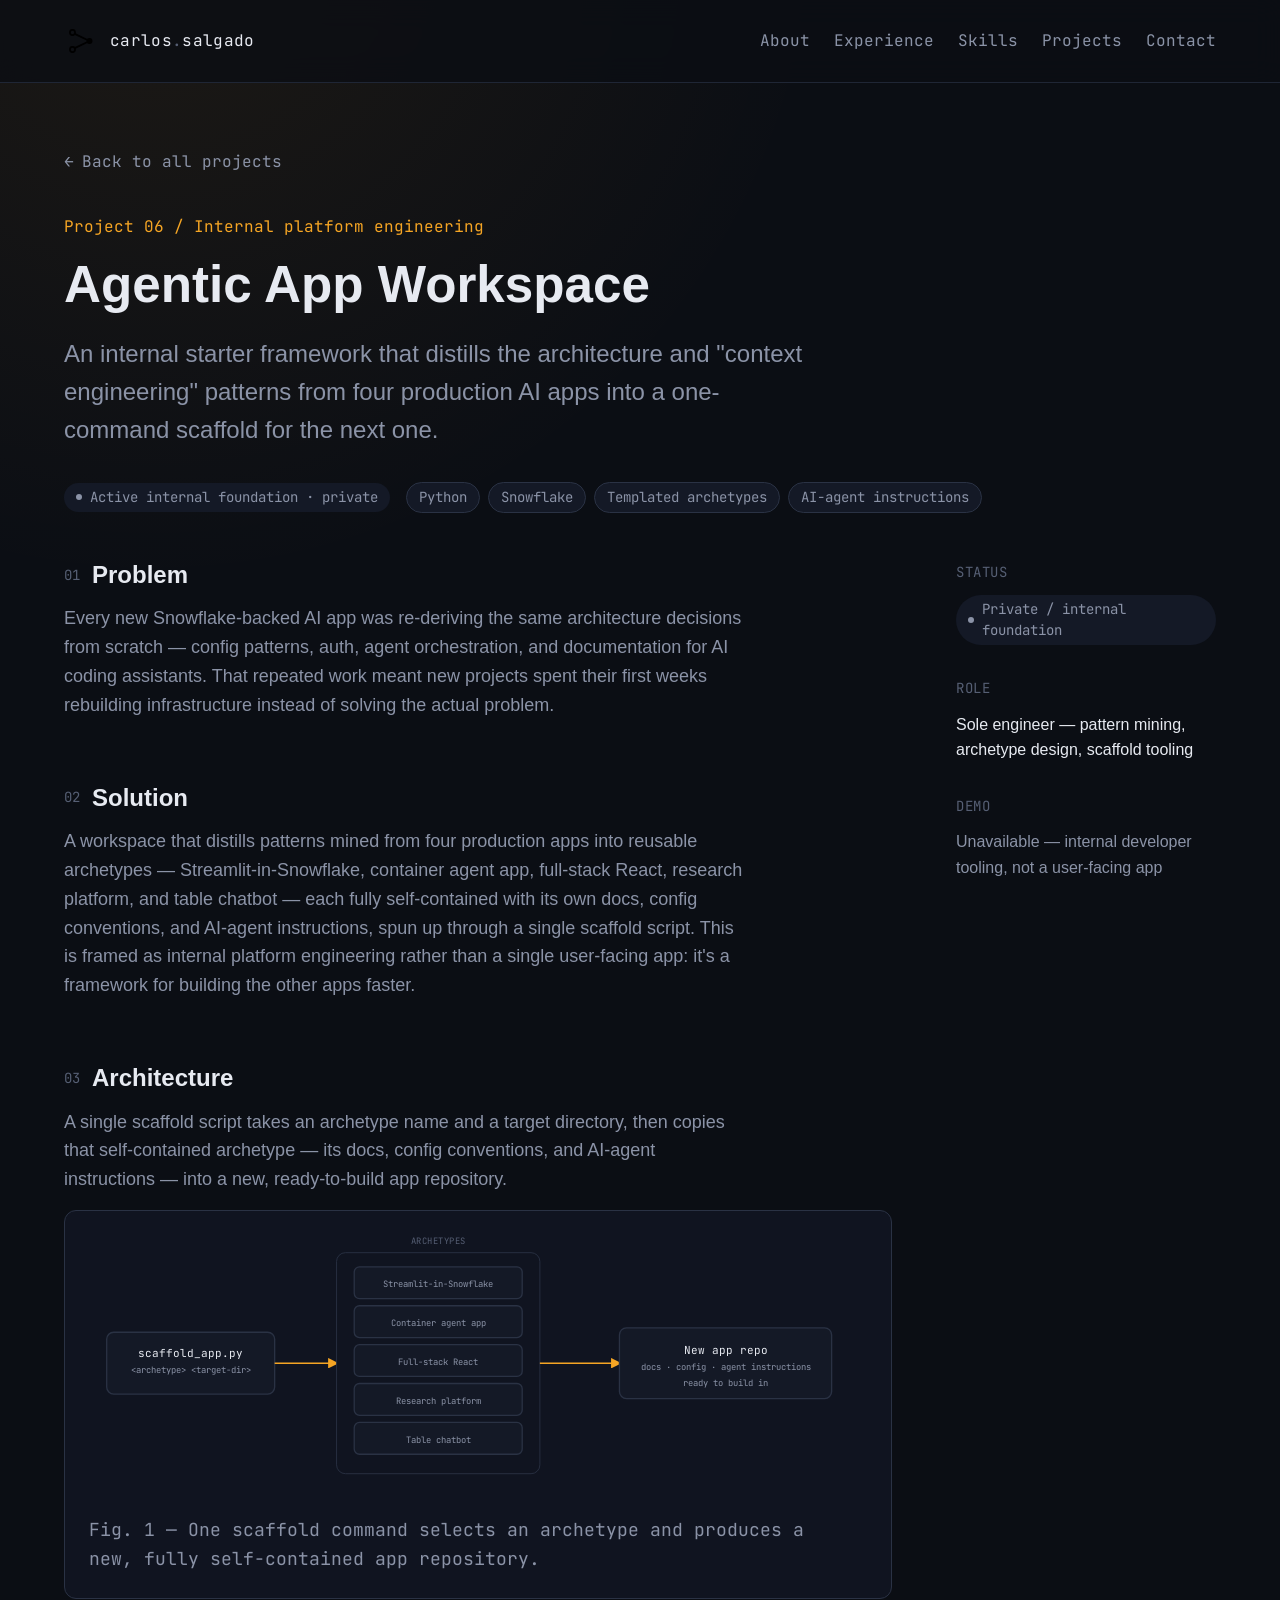
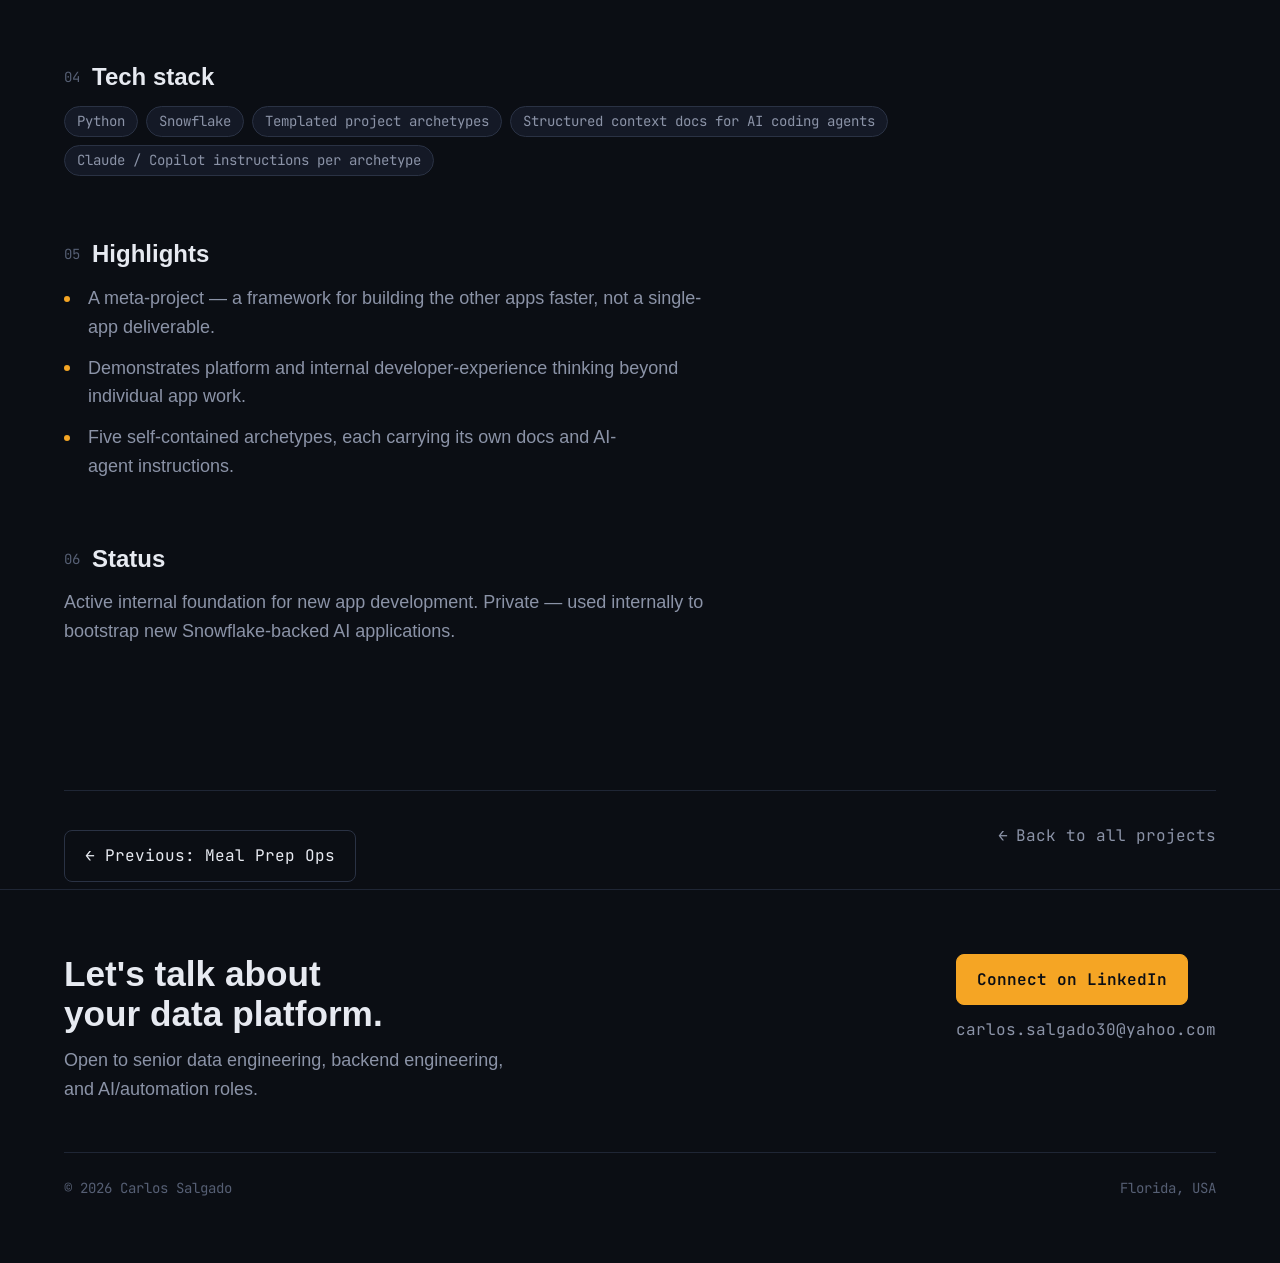
==== projects/agentic-app-workspace.html @ ebbbaadd "Add BI Engineer framing, agentic dev stack, real resume-based Experience/Education sections, rename " ====
<!DOCTYPE html>
<html lang="en" data-theme="dark">
<head>
<meta charset="UTF-8">
<meta name="viewport" content="width=device-width, initial-scale=1.0">
<title>Agentic App Workspace — Internal Platform Framework | Carlos Salgado</title>
<meta name="description" content="Case study: an internal starter framework that distills architecture and context-engineering patterns from four production AI apps into a one-command scaffold.">
<link rel="icon" type="image/svg+xml" href="../assets/favicon.svg">

<link rel="preconnect" href="https://fonts.googleapis.com">
<link rel="preconnect" href="https://fonts.gstatic.com" crossorigin>
<link href="https://api.fontshare.com/v2/css?f[]=cabinet-grotesk@700,500&f[]=general-sans@400,500,600&display=swap" rel="stylesheet">
<link href="https://fonts.googleapis.com/css2?family=JetBrains+Mono:wght@400;500;600&display=swap" rel="stylesheet">

<link rel="stylesheet" href="../css/base.css">
<link rel="stylesheet" href="../css/tokens.css">
<link rel="stylesheet" href="../css/style.css">
</head>
<body>
<a href="#main" class="skip-link">Skip to content</a>

<header class="site-header">
  <div class="container">
    <a href="../index.html" class="brand" aria-label="Carlos Salgado — home">
      <img src="../assets/mark.svg" alt="" class="brand-mark" width="34" height="34">
      <span class="brand-name">carlos<span class="dim">.</span>salgado</span>
    </a>
    <nav class="site-nav" aria-label="Primary">
      <a href="../index.html#about">About</a>
      <a href="../index.html#experience">Experience</a>
      <a href="../index.html#skills">Skills</a>
      <a href="../index.html#projects">Projects</a>
      <a href="../index.html#contact">Contact</a>
    </nav>
  </div>
</header>

<main id="main">
  <div class="container">

    <section class="case-hero">
      <a href="../index.html" class="back-link">Back to all projects</a>
      <p class="case-kicker">Project 06 / Internal platform engineering</p>
      <h1>Agentic App Workspace</h1>
      <p class="case-oneliner">An internal starter framework that distills the architecture and
        "context engineering" patterns from four production AI apps into a one-command scaffold
        for the next one.</p>
      <div class="case-meta-row">
        <span class="status status-internal">Active internal foundation · private</span>
        <div class="badge-row">
          <span class="tag">Python</span>
          <span class="tag">Snowflake</span>
          <span class="tag">Templated archetypes</span>
          <span class="tag">AI-agent instructions</span>
        </div>
      </div>
    </section>

    <section class="case-body">
      <div class="case-main">
        <article>

          <section>
            <h2><span class="num">01</span> Problem</h2>
            <p>Every new Snowflake-backed AI app was re-deriving the same architecture decisions
              from scratch — config patterns, auth, agent orchestration, and documentation for AI
              coding assistants. That repeated work meant new projects spent their first weeks
              rebuilding infrastructure instead of solving the actual problem.</p>
          </section>

          <section>
            <h2><span class="num">02</span> Solution</h2>
            <p>A workspace that distills patterns mined from four production apps into reusable
              archetypes — Streamlit-in-Snowflake, container agent app, full-stack React, research
              platform, and table chatbot — each fully self-contained with its own docs, config
              conventions, and AI-agent instructions, spun up through a single scaffold script.
              This is framed as internal platform engineering rather than a single user-facing
              app: it's a framework for building the other apps faster.</p>
          </section>

          <section>
            <h2><span class="num">03</span> Architecture</h2>
            <p>A single scaffold script takes an archetype name and a target directory, then
              copies that self-contained archetype — its docs, config conventions, and AI-agent
              instructions — into a new, ready-to-build app repository.</p>
            <div class="diagram-frame">
              <div class="diagram-scroll"><svg viewBox="0 0 880 300" role="img" aria-label="Architecture diagram: scaffold_app.py takes an archetype name and target directory, selects one of five archetypes, and copies it into a new app repository ready to build in.">
                <defs>
                  <marker id="arrow-t6" viewBox="0 0 10 10" refX="8" refY="5" markerWidth="7" markerHeight="7" orient="auto-start-reverse">
                    <path d="M0 0L10 5L0 10z" fill="#8b93a7"/>
                  </marker>
                  <marker id="arrow-t6-accent" viewBox="0 0 10 10" refX="8" refY="5" markerWidth="7" markerHeight="7" orient="auto-start-reverse">
                    <path d="M0 0L10 5L0 10z" fill="#f5a524"/>
                  </marker>
                </defs>
                <style>
                  .node-rect{fill:#141926;stroke:#2a3244;stroke-width:1.5;}
                  .node-label{font-family:'JetBrains Mono',monospace;font-size:12.5px;fill:#e7eaf1;}
                  .node-sub{font-family:'JetBrains Mono',monospace;font-size:10px;fill:#8b93a7;}
                  .edge{stroke:#8b93a7;stroke-width:1.5;fill:none;}
                  .edge-accent{stroke:#f5a524;stroke-width:1.7;fill:none;}
                  .group-label{font-family:'JetBrains Mono',monospace;font-size:10px;fill:#565f74;letter-spacing:0.06em;}
                </style>

                <rect x="20" y="110" width="190" height="70" rx="8" class="node-rect"/>
                <text x="115" y="138" text-anchor="middle" class="node-label">scaffold_app.py</text>
                <text x="115" y="156" text-anchor="middle" class="node-sub">&lt;archetype&gt; &lt;target-dir&gt;</text>

                <path class="edge-accent" d="M210 145 H280" marker-end="url(#arrow-t6-accent)"/>

                <rect x="280" y="20" width="230" height="250" rx="10" fill="#101420" stroke="#2a3244"/>
                <text x="395" y="10" text-anchor="middle" class="group-label">ARCHETYPES</text>
                <rect x="300" y="36" width="190" height="36" rx="6" class="node-rect"/>
                <text x="395" y="59" text-anchor="middle" class="node-sub">Streamlit-in-Snowflake</text>
                <rect x="300" y="80" width="190" height="36" rx="6" class="node-rect"/>
                <text x="395" y="103" text-anchor="middle" class="node-sub">Container agent app</text>
                <rect x="300" y="124" width="190" height="36" rx="6" class="node-rect"/>
                <text x="395" y="147" text-anchor="middle" class="node-sub">Full-stack React</text>
                <rect x="300" y="168" width="190" height="36" rx="6" class="node-rect"/>
                <text x="395" y="191" text-anchor="middle" class="node-sub">Research platform</text>
                <rect x="300" y="212" width="190" height="36" rx="6" class="node-rect"/>
                <text x="395" y="235" text-anchor="middle" class="node-sub">Table chatbot</text>

                <path class="edge-accent" d="M510 145 H600" marker-end="url(#arrow-t6-accent)"/>

                <rect x="600" y="105" width="240" height="80" rx="8" class="node-rect"/>
                <text x="720" y="135" text-anchor="middle" class="node-label">New app repo</text>
                <text x="720" y="153" text-anchor="middle" class="node-sub">docs · config · agent instructions</text>
                <text x="720" y="171" text-anchor="middle" class="node-sub">ready to build in</text>
              </svg></div>
              <p class="diagram-caption">Fig. 1 — One scaffold command selects an archetype and produces a new, fully self-contained app repository.</p>
            </div>
          </section>

          <section>
            <h2><span class="num">04</span> Tech stack</h2>
            <div class="badge-row">
              <span class="tag">Python</span>
              <span class="tag">Snowflake</span>
              <span class="tag">Templated project archetypes</span>
              <span class="tag">Structured context docs for AI coding agents</span>
              <span class="tag">Claude / Copilot instructions per archetype</span>
            </div>
          </section>

          <section>
            <h2><span class="num">05</span> Highlights</h2>
            <ul role="list">
              <li>A meta-project — a framework for building the other apps faster, not a single-app deliverable.</li>
              <li>Demonstrates platform and internal developer-experience thinking beyond individual app work.</li>
              <li>Five self-contained archetypes, each carrying its own docs and AI-agent instructions.</li>
            </ul>
          </section>

          <section>
            <h2><span class="num">06</span> Status</h2>
            <p>Active internal foundation for new app development. Private — used internally to
              bootstrap new Snowflake-backed AI applications.</p>
          </section>

        </article>
      </div>

      <aside class="case-sidebar">
        <div class="sidebar-block">
          <p class="sidebar-label">Status</p>
          <span class="status status-internal">Private / internal foundation</span>
        </div>
        <div class="sidebar-block">
          <p class="sidebar-label">Role</p>
          <p style="color:var(--color-text);font-size:var(--text-sm);">Sole engineer — pattern mining, archetype design, scaffold tooling</p>
        </div>
        <div class="sidebar-block">
          <p class="sidebar-label">Demo</p>
          <p style="color:var(--color-text-muted);font-size:var(--text-sm);">Unavailable — internal developer tooling, not a user-facing app</p>
        </div>
      </aside>
    </section>

    <div class="case-nav-footer">
      <a href="./meal-prep-ops.html" class="btn btn-ghost">← Previous: Meal Prep Ops</a>
      <a href="../index.html" class="back-link">Back to all projects</a>
    </div>

  </div>
</main>

<footer class="site-footer">
  <div class="container">
    <div class="footer-grid">
      <div class="footer-lead">
        <h2>Let's talk about your data platform.</h2>
        <p>Open to senior data engineering, backend engineering, and AI/automation roles.</p>
      </div>
      <div class="footer-actions">
        <a href="https://www.linkedin.com/in/csalgado30/" class="btn btn-primary" target="_blank" rel="noopener">Connect on LinkedIn</a>
        <a href="mailto:carlos.salgado30@yahoo.com" class="footer-email">carlos.salgado30@yahoo.com</a>
      </div>
    </div>
    <div class="footer-meta">
      <span>&copy; 2026 Carlos Salgado</span>
      <span>Florida, USA</span>
    </div>
  </div>
</footer>

</body>
</html>
---- css/base.css ----
/* base.css — reset + foundational rules, per design system */
*,
*::before,
*::after {
  box-sizing: border-box;
  margin: 0;
  padding: 0;
}

html {
  -moz-text-size-adjust: none;
  -webkit-text-size-adjust: none;
  text-size-adjust: none;
  -webkit-font-smoothing: antialiased;
  -moz-osx-font-smoothing: grayscale;
  text-rendering: optimizeLegibility;
  scroll-behavior: smooth;
  hanging-punctuation: first last;
  scroll-padding-top: var(--space-16);
}

body {
  min-height: 100dvh;
  line-height: 1.6;
  font-family: var(--font-body, sans-serif);
  font-size: var(--text-base);
  color: var(--color-text);
  background-color: var(--color-bg);
}

img,
picture,
video,
canvas,
svg {
  display: block;
  max-width: 100%;
  height: auto;
}
ul[role='list'],
ol[role='list'] {
  list-style: none;
}
input,
button,
textarea,
select {
  font: inherit;
  color: inherit;
}

h1,
h2,
h3,
h4,
h5,
h6 {
  text-wrap: balance;
  line-height: 1.15;
}
p,
li,
figcaption {
  text-wrap: pretty;
}

::selection {
  background: oklch(from var(--color-primary) l c h / 0.25);
  color: var(--color-text);
}

:focus-visible {
  outline: 2px solid var(--color-primary);
  outline-offset: 3px;
  border-radius: var(--radius-sm);
}

@media (prefers-reduced-motion: reduce) {
  *,
  *::before,
  *::after {
    animation-duration: 0.01ms !important;
    animation-iteration-count: 1 !important;
    transition-duration: 0.01ms !important;
    scroll-behavior: auto !important;
  }
}

button {
  cursor: pointer;
  background: none;
  border: none;
}
table {
  border-collapse: collapse;
  width: 100%;
}

a,
button,
[role='button'],
[role='link'],
input,
textarea,
select {
  transition:
    color var(--transition-interactive),
    background var(--transition-interactive),
    border-color var(--transition-interactive),
    box-shadow var(--transition-interactive);
}

.sr-only {
  position: absolute;
  width: 1px;
  height: 1px;
  padding: 0;
  margin: -1px;
  overflow: hidden;
  clip: rect(0, 0, 0, 0);
  white-space: nowrap;
  border-width: 0;
}
---- css/tokens.css ----
/* tokens.css — design system for Carlos Salgado portfolio
   Concept: senior data/backend engineer. Dark technical aesthetic —
   deep charcoal-navy surfaces, one electric amber accent, monospace
   for tech tags / system labels, grotesk sans for body & display. */

:root,
[data-theme='dark'] {
  /* Surfaces — charcoal-navy, layered */
  --color-bg: #0b0e14;
  --color-surface: #101420;
  --color-surface-2: #141926;
  --color-surface-offset: #171d2c;
  --color-surface-offset-2: #1c2333;
  --color-surface-dynamic: #232b3d;
  --color-divider: #1f2635;
  --color-border: #2a3244;

  /* Text */
  --color-text: #e7eaf1;
  --color-text-muted: #8b93a7;
  --color-text-faint: #565f74;
  --color-text-inverse: #0b0e14;

  /* Primary accent — electric amber */
  --color-primary: #f5a524;
  --color-primary-hover: #ffb84d;
  --color-primary-active: #d98d10;
  --color-primary-highlight: #3a2e15;

  /* Secondary data-viz hues (diagrams only, used sparingly) */
  --color-blue: #5b9dd9;
  --color-blue-highlight: #182333;
  --color-success: #55b579;
  --color-success-highlight: #16261c;
  --color-warning: #e0824a;
  --color-warning-highlight: #2e2016;
  --color-error: #e0607a;
  --color-error-highlight: #2c1a20;
  --color-purple: #9a83e0;

  /* Radius */
  --radius-sm: 0.25rem;
  --radius-md: 0.5rem;
  --radius-lg: 0.75rem;
  --radius-xl: 1rem;
  --radius-full: 9999px;

  /* Transitions */
  --transition-interactive: 180ms cubic-bezier(0.16, 1, 0.3, 1);
  --ease-out: cubic-bezier(0.16, 1, 0.3, 1);
  --ease-in: cubic-bezier(0.4, 0, 1, 1);
  --ease-in-out: cubic-bezier(0.4, 0, 0.2, 1);

  /* Shadows — tuned dark, subtle amber glow at high elevation */
  --shadow-sm: 0 1px 2px oklch(0 0 0 / 0.35);
  --shadow-md: 0 6px 20px oklch(0 0 0 / 0.45);
  --shadow-lg: 0 18px 48px oklch(0 0 0 / 0.55);

  /* Content widths */
  --content-narrow: 640px;
  --content-default: 960px;
  --content-wide: 1200px;
  --content-full: 100%;

  /* Fonts */
  --font-display: 'Cabinet Grotesk', 'General Sans', 'Segoe UI', sans-serif;
  --font-body: 'General Sans', 'Segoe UI', sans-serif;
  --font-mono: 'JetBrains Mono', 'SFMono-Regular', Consolas, monospace;

  /* Type scale — fluid clamp() */
  --text-xs: clamp(0.75rem, 0.7rem + 0.25vw, 0.875rem);
  --text-sm: clamp(0.875rem, 0.8rem + 0.35vw, 1rem);
  --text-base: clamp(1rem, 0.95rem + 0.25vw, 1.125rem);
  --text-lg: clamp(1.125rem, 1rem + 0.75vw, 1.5rem);
  --text-xl: clamp(1.5rem, 1.2rem + 1.25vw, 2.25rem);
  --text-2xl: clamp(2rem, 1.2rem + 2.5vw, 3.5rem);
  --text-3xl: clamp(2.5rem, 1rem + 4vw, 4.75rem);

  /* Spacing — 4px base */
  --space-1: 0.25rem;
  --space-2: 0.5rem;
  --space-3: 0.75rem;
  --space-4: 1rem;
  --space-5: 1.25rem;
  --space-6: 1.5rem;
  --space-8: 2rem;
  --space-10: 2.5rem;
  --space-12: 3rem;
  --space-16: 4rem;
  --space-20: 5rem;
  --space-24: 6rem;
  --space-32: 8rem;
}

/* This site is intentionally dark-only (technical/engineer aesthetic
   requested in the brief) — no light mode toggle is provided. */
---- css/style.css ----
/* style.css — shared components: header, footer, badges, cards, layout */

body {
  background-image:
    radial-gradient(circle at 12% -10%, oklch(from var(--color-primary) l c h / 0.08), transparent 45%),
    linear-gradient(180deg, var(--color-bg), var(--color-bg));
  background-attachment: fixed;
}

.container {
  max-width: var(--content-wide);
  margin-inline: auto;
  padding-inline: var(--space-6);
}
@media (max-width: 640px) {
  .container {
    padding-inline: var(--space-4);
  }
}

/* ---------- Skip link ---------- */
.skip-link {
  position: absolute;
  left: -9999px;
  top: 0;
  background: var(--color-primary);
  color: var(--color-text-inverse);
  padding: var(--space-2) var(--space-4);
  z-index: 200;
  font-family: var(--font-mono);
  font-size: var(--text-sm);
}
.skip-link:focus {
  left: var(--space-4);
  top: var(--space-4);
}

/* ---------- Header ---------- */
.site-header {
  position: sticky;
  top: 0;
  z-index: 50;
  background: oklch(from var(--color-bg) l c h / 0.82);
  backdrop-filter: blur(14px);
  border-bottom: 1px solid var(--color-divider);
}
.site-header .container {
  display: flex;
  align-items: center;
  justify-content: space-between;
  gap: var(--space-4);
  padding-block: var(--space-4);
}
.brand {
  display: flex;
  align-items: center;
  gap: var(--space-3);
  color: var(--color-text);
  text-decoration: none;
}
.brand:hover {
  color: var(--color-text);
}
.brand-mark {
  width: 34px;
  height: 34px;
  flex-shrink: 0;
  color: var(--color-primary);
}
.brand-name {
  font-family: var(--font-mono);
  font-size: var(--text-sm);
  letter-spacing: 0.02em;
}
.brand-name .dim {
  color: var(--color-text-faint);
}
.dim {
  color: var(--color-text-faint);
}

.site-nav {
  display: flex;
  align-items: center;
  gap: var(--space-6);
}
.site-nav a {
  color: var(--color-text-muted);
  text-decoration: none;
  font-size: var(--text-sm);
  font-family: var(--font-mono);
  position: relative;
  padding-block: var(--space-3);
  display: inline-flex;
  align-items: center;
}
.site-nav a:hover {
  color: var(--color-text);
}
.site-nav a.is-external::after {
  content: '\2197';
  margin-left: 2px;
  font-size: 0.85em;
}

@media (max-width: 640px) {
  .site-header .container {
    padding-block: var(--space-2);
  }
  .site-nav {
    gap: var(--space-3);
  }
  .site-nav a {
    font-size: var(--text-xs);
  }
  .brand-name {
    font-size: var(--text-xs);
  }
  .brand-mark {
    width: 26px;
    height: 26px;
  }
}
@media (max-width: 400px) {
  .site-nav {
    gap: var(--space-2);
  }
  .container {
    padding-inline: var(--space-3);
  }
}

/* ---------- Buttons ---------- */
.btn {
  display: inline-flex;
  align-items: center;
  gap: var(--space-2);
  font-family: var(--font-mono);
  font-size: var(--text-sm);
  padding: var(--space-3) var(--space-5);
  border-radius: var(--radius-md);
  text-decoration: none;
  border: 1px solid var(--color-border);
  color: var(--color-text);
  min-height: 44px;
  transition:
    background var(--transition-interactive),
    border-color var(--transition-interactive),
    transform var(--transition-interactive),
    box-shadow var(--transition-interactive);
}
.btn:hover {
  border-color: var(--color-text-faint);
  transform: translateY(-1px);
}
.btn:active {
  transform: translateY(0);
}
.btn-primary {
  background: var(--color-primary);
  border-color: var(--color-primary);
  color: var(--color-text-inverse);
  font-weight: 600;
}
.btn-primary:hover {
  background: var(--color-primary-hover);
  border-color: var(--color-primary-hover);
  box-shadow: var(--shadow-md);
}
.btn-primary:active {
  background: var(--color-primary-active);
  border-color: var(--color-primary-active);
}
.btn-ghost {
  background: transparent;
}
.btn-ghost:hover {
  background: var(--color-surface-2);
}

/* ---------- Badges / pills ---------- */
.badge-row {
  display: flex;
  flex-wrap: wrap;
  gap: var(--space-2);
}
.tag {
  font-family: var(--font-mono);
  font-size: var(--text-xs);
  color: var(--color-text-muted);
  background: var(--color-surface-2);
  border: 1px solid var(--color-border);
  border-radius: var(--radius-full);
  padding: var(--space-1) var(--space-3);
  line-height: 1.5;
  white-space: nowrap;
}

.status {
  display: inline-flex;
  align-items: center;
  gap: var(--space-2);
  font-family: var(--font-mono);
  font-size: var(--text-xs);
  border-radius: var(--radius-full);
  padding: var(--space-1) var(--space-3);
  white-space: normal;
  line-height: 1.5;
}
.status::before {
  content: '';
  width: 6px;
  height: 6px;
  border-radius: 50%;
  flex-shrink: 0;
  background: currentColor;
}
.status-live {
  color: var(--color-success);
  background: var(--color-success-highlight);
}
.status-prototype {
  color: var(--color-primary);
  background: var(--color-primary-highlight);
}
.status-internal {
  color: var(--color-text-muted);
  background: var(--color-surface-2);
}

/* ---------- Hero ---------- */
.hero {
  padding-block: clamp(var(--space-16), 12vw, var(--space-32)) clamp(var(--space-12), 8vw, var(--space-20));
  position: relative;
}
.hero-kicker {
  font-family: var(--font-mono);
  font-size: var(--text-sm);
  color: var(--color-primary);
  display: flex;
  align-items: center;
  gap: var(--space-2);
  margin-bottom: var(--space-6);
}
.hero-kicker::before {
  content: '';
  width: 8px;
  height: 8px;
  background: var(--color-primary);
  border-radius: 50%;
  box-shadow: 0 0 0 4px var(--color-primary-highlight);
}
.hero h1 {
  font-family: var(--font-display);
  font-size: var(--text-3xl);
  font-weight: 650;
  letter-spacing: -0.01em;
  max-width: 18ch;
}
.hero .role {
  font-family: var(--font-body);
  font-size: var(--text-lg);
  color: var(--color-text-muted);
  margin-top: var(--space-4);
  max-width: 42ch;
  font-weight: 500;
}
.hero .pitch {
  font-size: var(--text-base);
  color: var(--color-text-muted);
  margin-top: var(--space-5);
  max-width: 60ch;
}
.hero-actions {
  display: flex;
  gap: var(--space-4);
  margin-top: var(--space-10);
  flex-wrap: wrap;
}

.agentic-line {
  margin-top: var(--space-8);
  padding-top: var(--space-6);
  border-top: 1px solid var(--color-divider);
  max-width: 60ch;
}
.agentic-line p {
  font-size: var(--text-sm);
  color: var(--color-text-muted);
  margin-bottom: var(--space-4);
}
.agentic-label {
  font-family: var(--font-mono);
  color: var(--color-primary);
  font-weight: 600;
}

/* ---------- Sections ---------- */
.section {
  padding-block: clamp(var(--space-12), 8vw, var(--space-24));
  border-top: 1px solid var(--color-divider);
}
.section-head {
  display: flex;
  align-items: baseline;
  justify-content: space-between;
  gap: var(--space-6);
  margin-bottom: var(--space-10);
  flex-wrap: wrap;
}
.section-label {
  font-family: var(--font-mono);
  font-size: var(--text-sm);
  color: var(--color-primary);
  letter-spacing: 0.04em;
  text-transform: uppercase;
}
.section h2 {
  font-family: var(--font-display);
  font-size: var(--text-xl);
  font-weight: 650;
}
.section-index {
  font-family: var(--font-mono);
  font-size: var(--text-xs);
  color: var(--color-text-faint);
}

/* ---------- About ---------- */
.about-grid {
  display: grid;
  grid-template-columns: 1.3fr 1fr;
  gap: var(--space-16);
  align-items: start;
}
@media (max-width: 860px) {
  .about-grid {
    grid-template-columns: 1fr;
    gap: var(--space-10);
  }
}
.about-copy p {
  color: var(--color-text-muted);
  font-size: var(--text-base);
  max-width: 62ch;
  margin-bottom: var(--space-4);
}
.about-copy p:last-child {
  margin-bottom: 0;
}
.about-facts {
  display: grid;
  gap: var(--space-5);
  border-left: 1px solid var(--color-divider);
  padding-left: var(--space-8);
}
@media (max-width: 860px) {
  .about-facts {
    border-left: none;
    padding-left: 0;
    border-top: 1px solid var(--color-divider);
    padding-top: var(--space-8);
  }
}
.fact dt {
  font-family: var(--font-mono);
  font-size: var(--text-xs);
  color: var(--color-text-faint);
  text-transform: uppercase;
  letter-spacing: 0.04em;
  margin-bottom: var(--space-1);
}
.fact dd {
  font-size: var(--text-base);
  color: var(--color-text);
}

/* ---------- Experience timeline ---------- */
.timeline {
  display: grid;
  gap: var(--space-10);
}
.timeline-item {
  display: grid;
  grid-template-columns: 160px 1fr;
  gap: var(--space-8);
  padding-bottom: var(--space-10);
  border-bottom: 1px solid var(--color-divider);
}
.timeline-item:last-child {
  border-bottom: none;
  padding-bottom: 0;
}
@media (max-width: 720px) {
  .timeline-item {
    grid-template-columns: 1fr;
    gap: var(--space-3);
  }
}
.timeline-dates {
  font-family: var(--font-mono);
  font-size: var(--text-xs);
  color: var(--color-text-faint);
  letter-spacing: 0.02em;
}
.timeline-body h3 {
  font-family: var(--font-display);
  font-size: var(--text-base);
  font-weight: 650;
  color: var(--color-text);
}
.timeline-org {
  font-size: var(--text-sm);
  color: var(--color-primary);
  margin-top: var(--space-1);
  margin-bottom: var(--space-4);
}
.timeline-body ul {
  display: grid;
  gap: var(--space-2);
}
.timeline-body ul li {
  color: var(--color-text-muted);
  font-size: var(--text-sm);
  padding-left: var(--space-5);
  position: relative;
  max-width: 66ch;
}
.timeline-body ul li::before {
  content: '';
  position: absolute;
  left: 0;
  top: 0.6em;
  width: 5px;
  height: 5px;
  border-radius: 50%;
  background: var(--color-primary);
}

/* ---------- Education & certifications ---------- */
.edu-grid {
  display: grid;
  grid-template-columns: 1fr 1fr;
  gap: var(--space-10);
  margin-top: var(--space-12);
  padding-top: var(--space-10);
  border-top: 1px solid var(--color-divider);
}
@media (max-width: 720px) {
  .edu-grid {
    grid-template-columns: 1fr;
    gap: var(--space-8);
  }
}
.edu-block .sidebar-label {
  font-family: var(--font-mono);
  font-size: var(--text-xs);
  color: var(--color-text-faint);
  text-transform: uppercase;
  letter-spacing: 0.04em;
  display: block;
  margin-bottom: var(--space-4);
}
.edu-list {
  display: grid;
  gap: var(--space-3);
  list-style: none;
}
.edu-list li {
  font-size: var(--text-sm);
  color: var(--color-text-muted);
  padding-left: var(--space-5);
  position: relative;
  max-width: 60ch;
}
.edu-list li::before {
  content: '';
  position: absolute;
  left: 0;
  top: 0.6em;
  width: 5px;
  height: 5px;
  border-radius: 50%;
  background: var(--color-text-faint);
}
.edu-list li strong {
  color: var(--color-text);
  font-weight: 600;
}

/* ---------- Skills ---------- */
.skills-grid {
  display: grid;
  grid-template-columns: repeat(4, 1fr);
  gap: var(--space-3);
}
@media (max-width: 860px) {
  .skills-grid {
    grid-template-columns: repeat(2, 1fr);
  }
}
@media (max-width: 480px) {
  .skills-grid {
    grid-template-columns: 1fr;
  }
}
.skill-chip {
  display: flex;
  align-items: center;
  gap: var(--space-3);
  padding: var(--space-4) var(--space-5);
  background: var(--color-surface);
  border: 1px solid var(--color-border);
  border-radius: var(--radius-md);
}
.skill-chip .idx {
  font-family: var(--font-mono);
  font-size: var(--text-xs);
  color: var(--color-text-faint);
}
.skill-chip .name {
  font-size: var(--text-sm);
  color: var(--color-text);
  font-weight: 500;
}

/* ---------- Project cards grid ---------- */
.project-grid {
  display: grid;
  grid-template-columns: repeat(3, 1fr);
  gap: var(--space-6);
}
@media (max-width: 980px) {
  .project-grid {
    grid-template-columns: repeat(2, 1fr);
  }
}
@media (max-width: 640px) {
  .project-grid {
    grid-template-columns: 1fr;
  }
}

.project-card {
  display: flex;
  flex-direction: column;
  background: var(--color-surface);
  border: 1px solid var(--color-border);
  border-radius: var(--radius-lg);
  padding: var(--space-6);
  text-decoration: none;
  color: var(--color-text);
  min-height: 100%;
  transition:
    border-color var(--transition-interactive),
    transform var(--transition-interactive),
    box-shadow var(--transition-interactive);
}
.project-card:hover {
  border-color: var(--color-text-faint);
  transform: translateY(-3px);
  box-shadow: var(--shadow-md);
}
.project-card:active {
  transform: translateY(-1px);
}
.project-card .card-top {
  display: flex;
  justify-content: space-between;
  align-items: flex-start;
  gap: var(--space-3);
  margin-bottom: var(--space-4);
}
.project-card .card-index {
  font-family: var(--font-mono);
  font-size: var(--text-xs);
  color: var(--color-text-faint);
}
.project-card h3 {
  font-family: var(--font-display);
  font-size: var(--text-lg);
  font-weight: 650;
  margin-bottom: var(--space-2);
}
.project-card .one-liner {
  font-size: var(--text-sm);
  color: var(--color-text-muted);
  margin-bottom: var(--space-5);
  flex-grow: 1;
}
.project-card .card-foot {
  display: flex;
  flex-direction: column;
  gap: var(--space-4);
}
.project-card .view-link {
  font-family: var(--font-mono);
  font-size: var(--text-xs);
  color: var(--color-primary);
  display: flex;
  align-items: center;
  gap: var(--space-1);
  margin-top: var(--space-2);
}
.project-card .view-link::after {
  content: '\2192';
  transition: transform var(--transition-interactive);
}
.project-card:hover .view-link::after {
  transform: translateX(3px);
}

/* ---------- Footer ---------- */
.site-footer {
  border-top: 1px solid var(--color-divider);
  padding-block: var(--space-16);
}
.footer-grid {
  display: flex;
  justify-content: space-between;
  align-items: flex-start;
  gap: var(--space-10);
  flex-wrap: wrap;
}
.footer-lead h2 {
  font-family: var(--font-display);
  font-size: var(--text-xl);
  font-weight: 650;
  max-width: 20ch;
}
.footer-lead p {
  color: var(--color-text-muted);
  margin-top: var(--space-3);
  max-width: 46ch;
}
.footer-actions {
  display: flex;
  flex-direction: column;
  gap: var(--space-3);
  align-items: flex-start;
}
.footer-email {
  font-family: var(--font-mono);
  font-size: var(--text-sm);
  color: var(--color-text-muted);
  text-decoration: none;
}
.footer-email:hover {
  color: var(--color-primary);
}
.footer-meta {
  margin-top: var(--space-12);
  padding-top: var(--space-6);
  border-top: 1px solid var(--color-divider);
  display: flex;
  justify-content: space-between;
  gap: var(--space-4);
  flex-wrap: wrap;
  font-family: var(--font-mono);
  font-size: var(--text-xs);
  color: var(--color-text-faint);
}

/* ---------- Back link (project pages) ---------- */
.back-link {
  display: inline-flex;
  align-items: center;
  gap: var(--space-2);
  font-family: var(--font-mono);
  font-size: var(--text-sm);
  color: var(--color-text-muted);
  text-decoration: none;
  margin-bottom: var(--space-10);
}
.back-link::before {
  content: '\2190';
  transition: transform var(--transition-interactive);
}
.back-link:hover {
  color: var(--color-primary);
}
.back-link:hover::before {
  transform: translateX(-3px);
}

/* ---------- Project detail page ---------- */
.case-hero {
  padding-block: clamp(var(--space-10), 6vw, var(--space-16)) var(--space-12);
}
.case-hero .case-kicker {
  font-family: var(--font-mono);
  font-size: var(--text-sm);
  color: var(--color-primary);
  margin-bottom: var(--space-4);
}
.case-hero h1 {
  font-family: var(--font-display);
  font-size: var(--text-2xl);
  font-weight: 650;
  max-width: 24ch;
}
.case-hero .case-oneliner {
  font-size: var(--text-lg);
  color: var(--color-text-muted);
  max-width: 56ch;
  margin-top: var(--space-5);
  font-weight: 400;
}
.case-meta-row {
  display: flex;
  gap: var(--space-4);
  align-items: center;
  margin-top: var(--space-8);
  flex-wrap: wrap;
}

.case-body {
  display: grid;
  grid-template-columns: 1fr 260px;
  gap: var(--space-16);
  align-items: start;
  min-width: 0;
}
.case-main {
  min-width: 0;
}
@media (max-width: 900px) {
  .case-body {
    grid-template-columns: 1fr;
    gap: var(--space-10);
  }
}
.case-main article > section {
  margin-bottom: var(--space-16);
}
.case-main h2 {
  font-family: var(--font-display);
  font-size: var(--text-lg);
  font-weight: 650;
  margin-bottom: var(--space-4);
  display: flex;
  align-items: center;
  gap: var(--space-3);
}
.case-main h2 .num {
  font-family: var(--font-mono);
  font-size: var(--text-xs);
  color: var(--color-text-faint);
  font-weight: 400;
}
.case-main p {
  color: var(--color-text-muted);
  font-size: var(--text-base);
  max-width: 68ch;
  margin-bottom: var(--space-4);
}
.case-main p:last-child {
  margin-bottom: 0;
}
.case-main ul {
  display: grid;
  gap: var(--space-3);
}
.case-main ul li {
  color: var(--color-text-muted);
  font-size: var(--text-base);
  padding-left: var(--space-6);
  position: relative;
  max-width: 66ch;
}
.case-main ul li::before {
  content: '';
  position: absolute;
  left: 0;
  top: 0.65em;
  width: 6px;
  height: 6px;
  border-radius: 50%;
  background: var(--color-primary);
}

.case-sidebar {
  position: sticky;
  top: calc(var(--space-16) + 60px);
  display: grid;
  gap: var(--space-8);
}
.sidebar-block .sidebar-label {
  font-family: var(--font-mono);
  font-size: var(--text-xs);
  color: var(--color-text-faint);
  text-transform: uppercase;
  letter-spacing: 0.04em;
  margin-bottom: var(--space-3);
}
@media (max-width: 900px) {
  .case-sidebar {
    position: static;
  }
}

.diagram-frame {
  background: var(--color-surface);
  border: 1px solid var(--color-border);
  border-radius: var(--radius-lg);
  padding: var(--space-6);
  margin-block: var(--space-4) var(--space-16);
  min-width: 0;
}
.diagram-scroll {
  overflow-x: auto;
  min-width: 0;
}
.diagram-frame svg {
  width: 100%;
  height: auto;
  min-width: 560px;
}
.diagram-caption {
  font-family: var(--font-mono);
  font-size: var(--text-xs);
  color: var(--color-text-faint);
  margin-top: var(--space-4);
}

.case-nav-footer {
  display: flex;
  justify-content: space-between;
  align-items: center;
  gap: var(--space-4);
  margin-top: var(--space-20);
  padding-top: var(--space-8);
  border-top: 1px solid var(--color-divider);
  flex-wrap: wrap;
}

/* ---------- Reveal on scroll ---------- */
.reveal {
  opacity: 1;
}
@supports (animation-timeline: scroll()) {
  .reveal {
    opacity: 0;
    animation: reveal-fade linear both;
    animation-timeline: view();
    animation-range: entry 0% entry 40%;
  }
}
@keyframes reveal-fade {
  to {
    opacity: 1;
  }
}
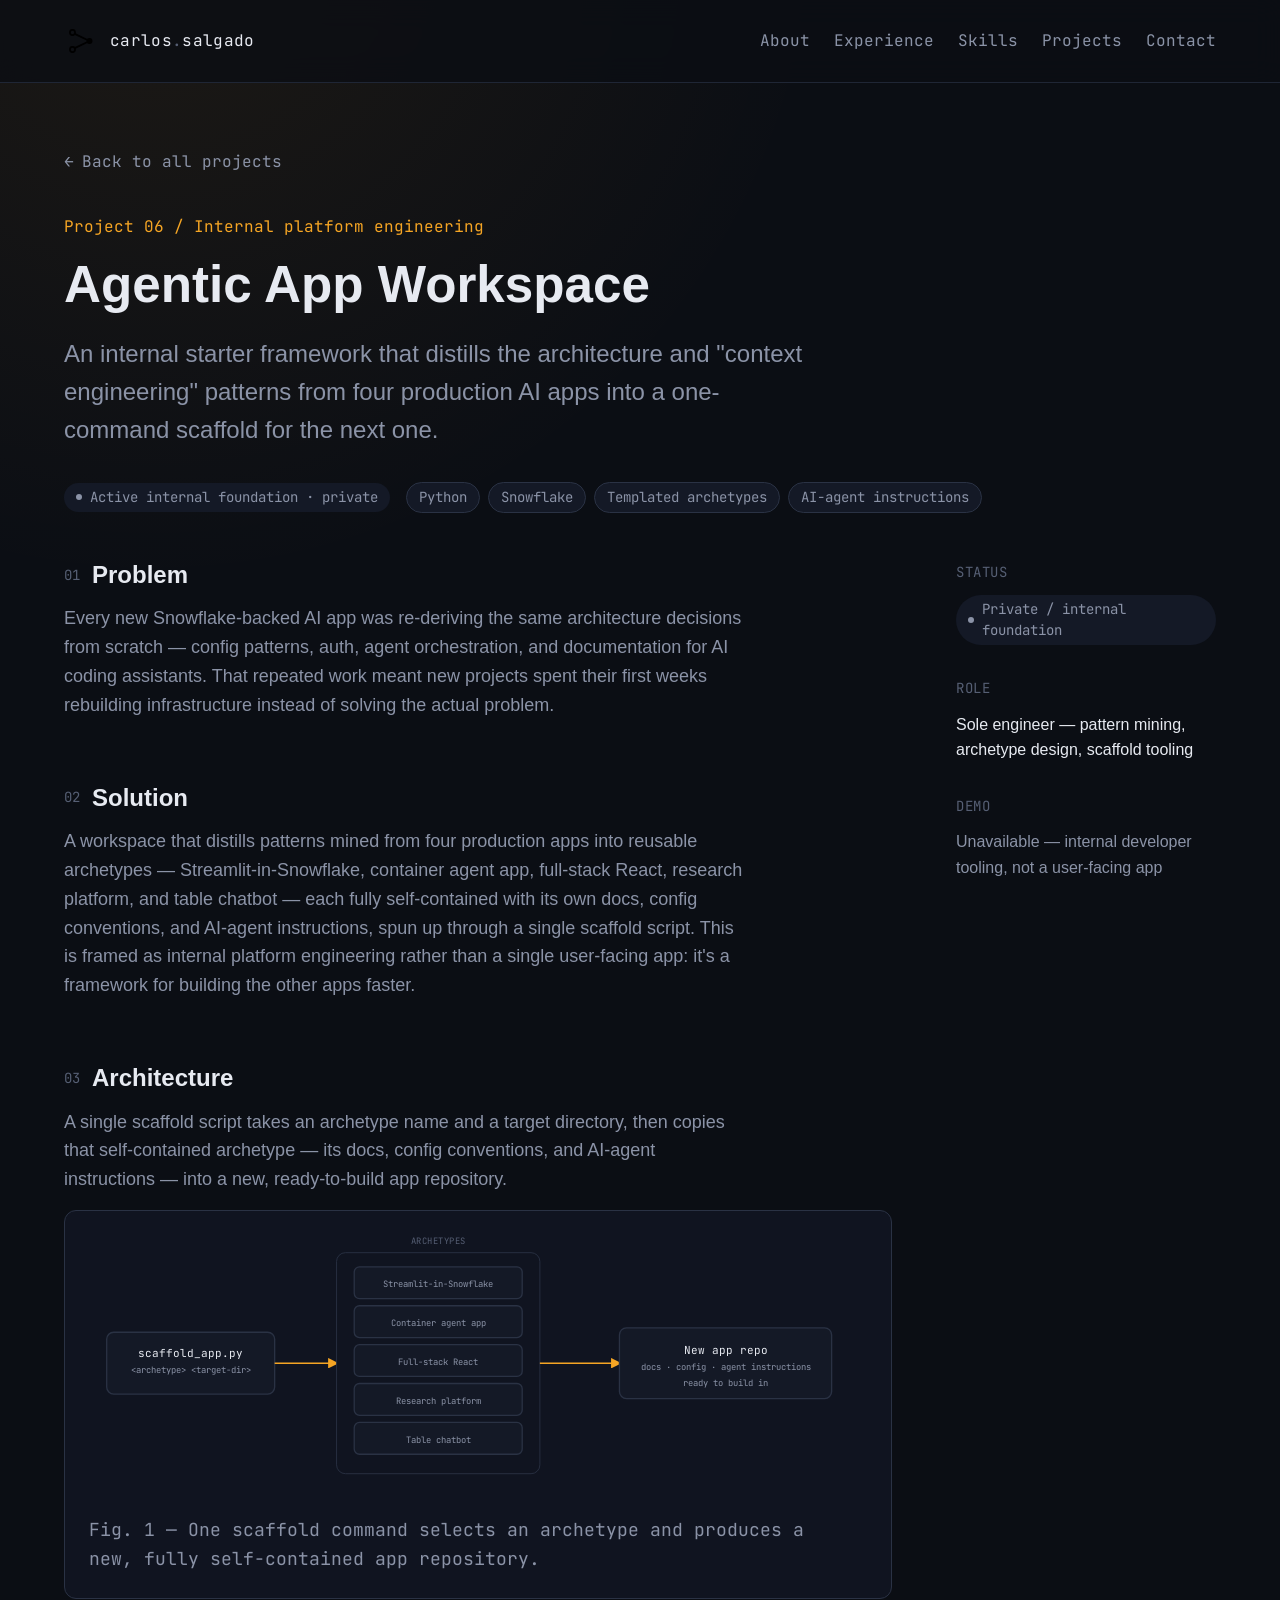
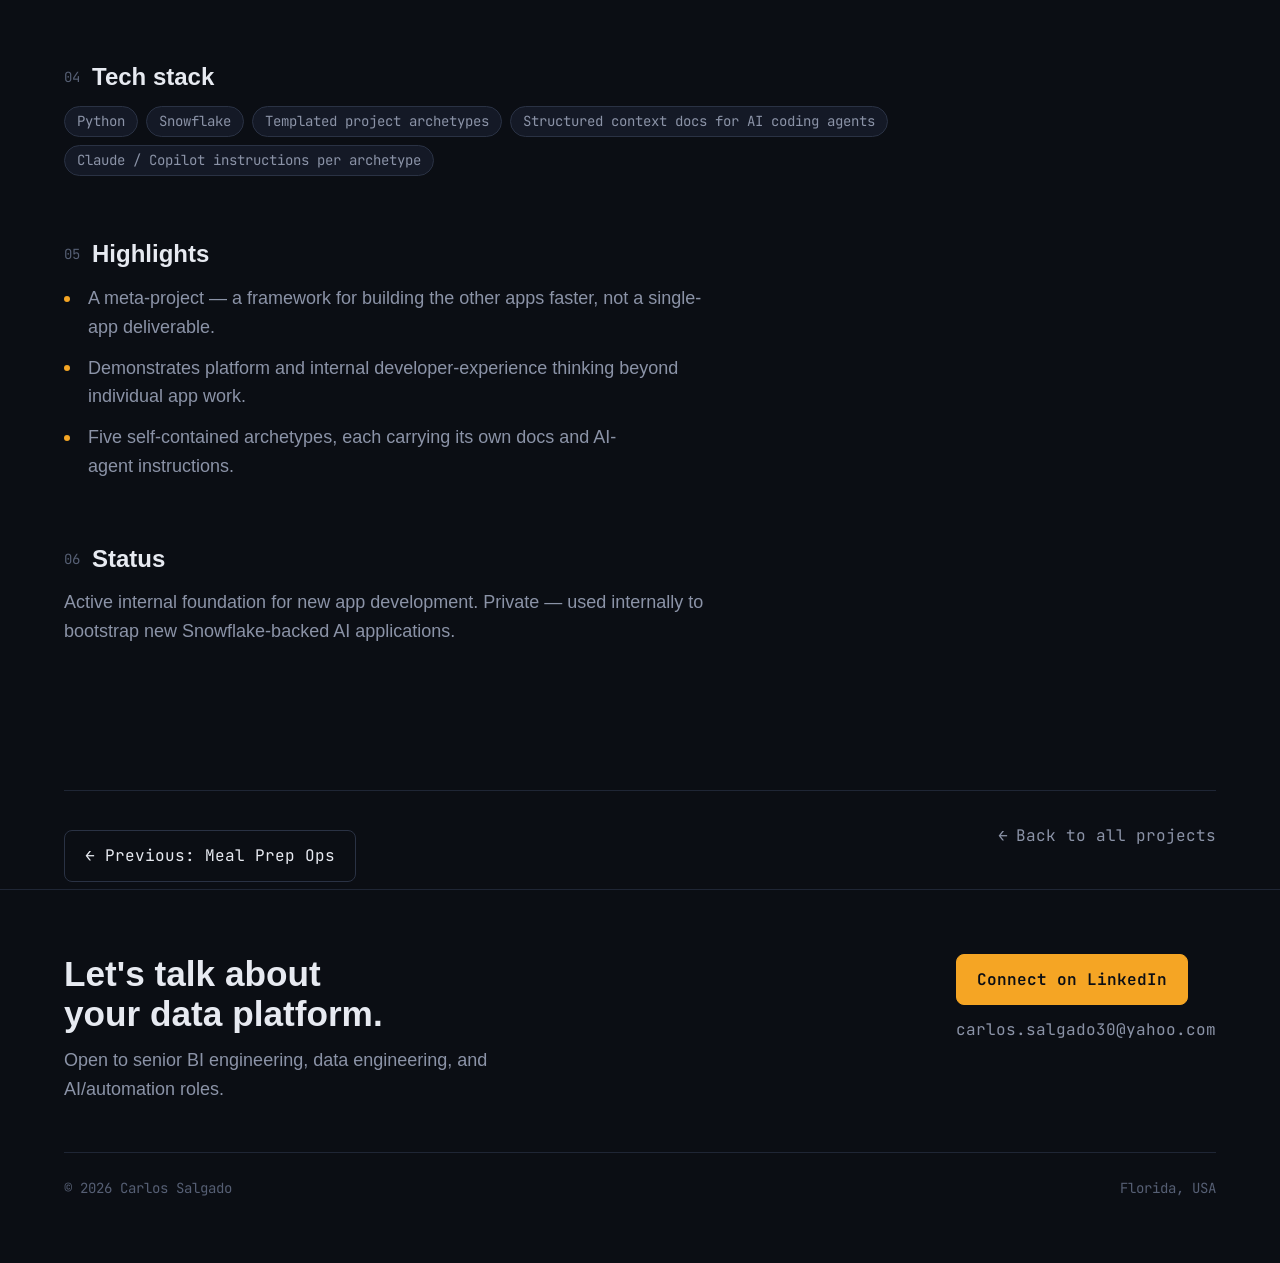
==== commit a9b995ee: "Remove backend engineering phrasing from footer copy site-wide" ====
--- a/projects/agentic-app-workspace.html
+++ b/projects/agentic-app-workspace.html
@@ -190,7 +190,7 @@
     <div class="footer-grid">
       <div class="footer-lead">
         <h2>Let's talk about your data platform.</h2>
-        <p>Open to senior data engineering, backend engineering, and AI/automation roles.</p>
+        <p>Open to senior BI engineering, data engineering, and AI/automation roles.</p>
       </div>
       <div class="footer-actions">
         <a href="https://www.linkedin.com/in/csalgado30/" class="btn btn-primary" target="_blank" rel="noopener">Connect on LinkedIn</a>
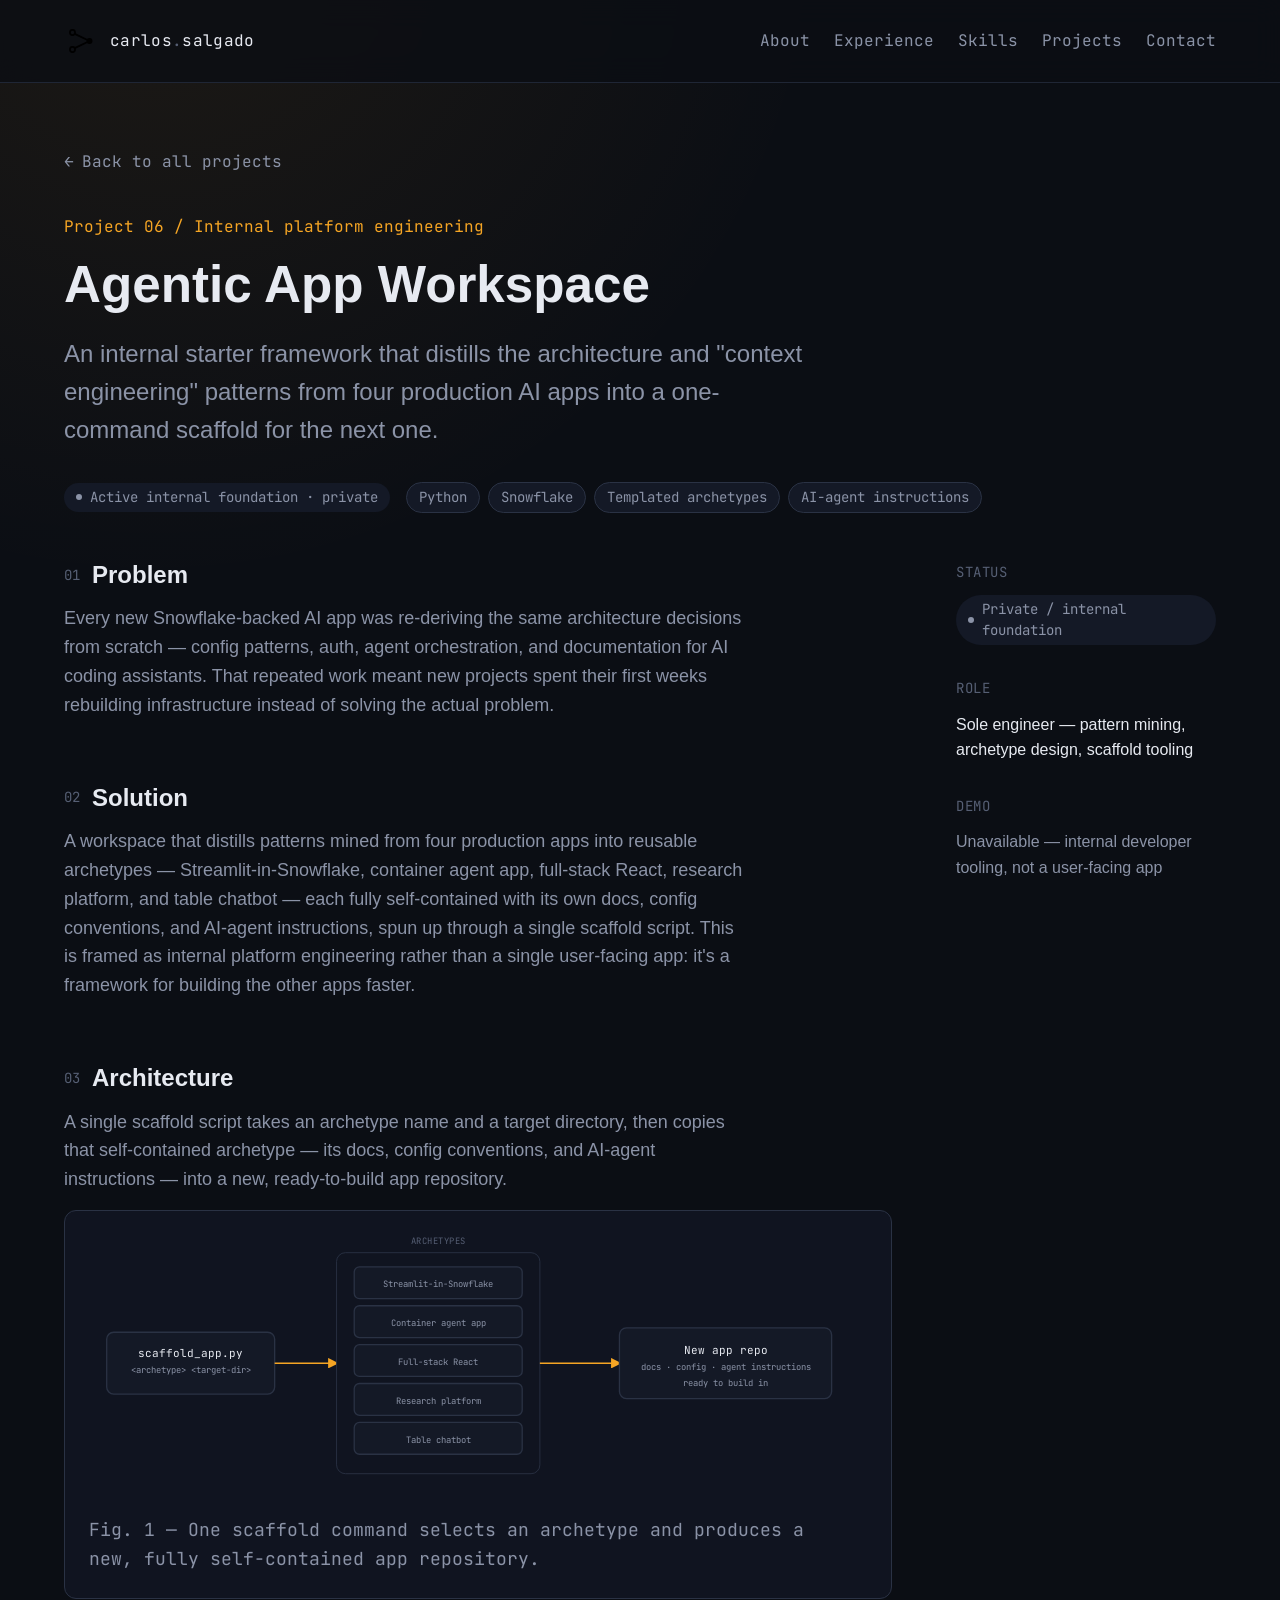
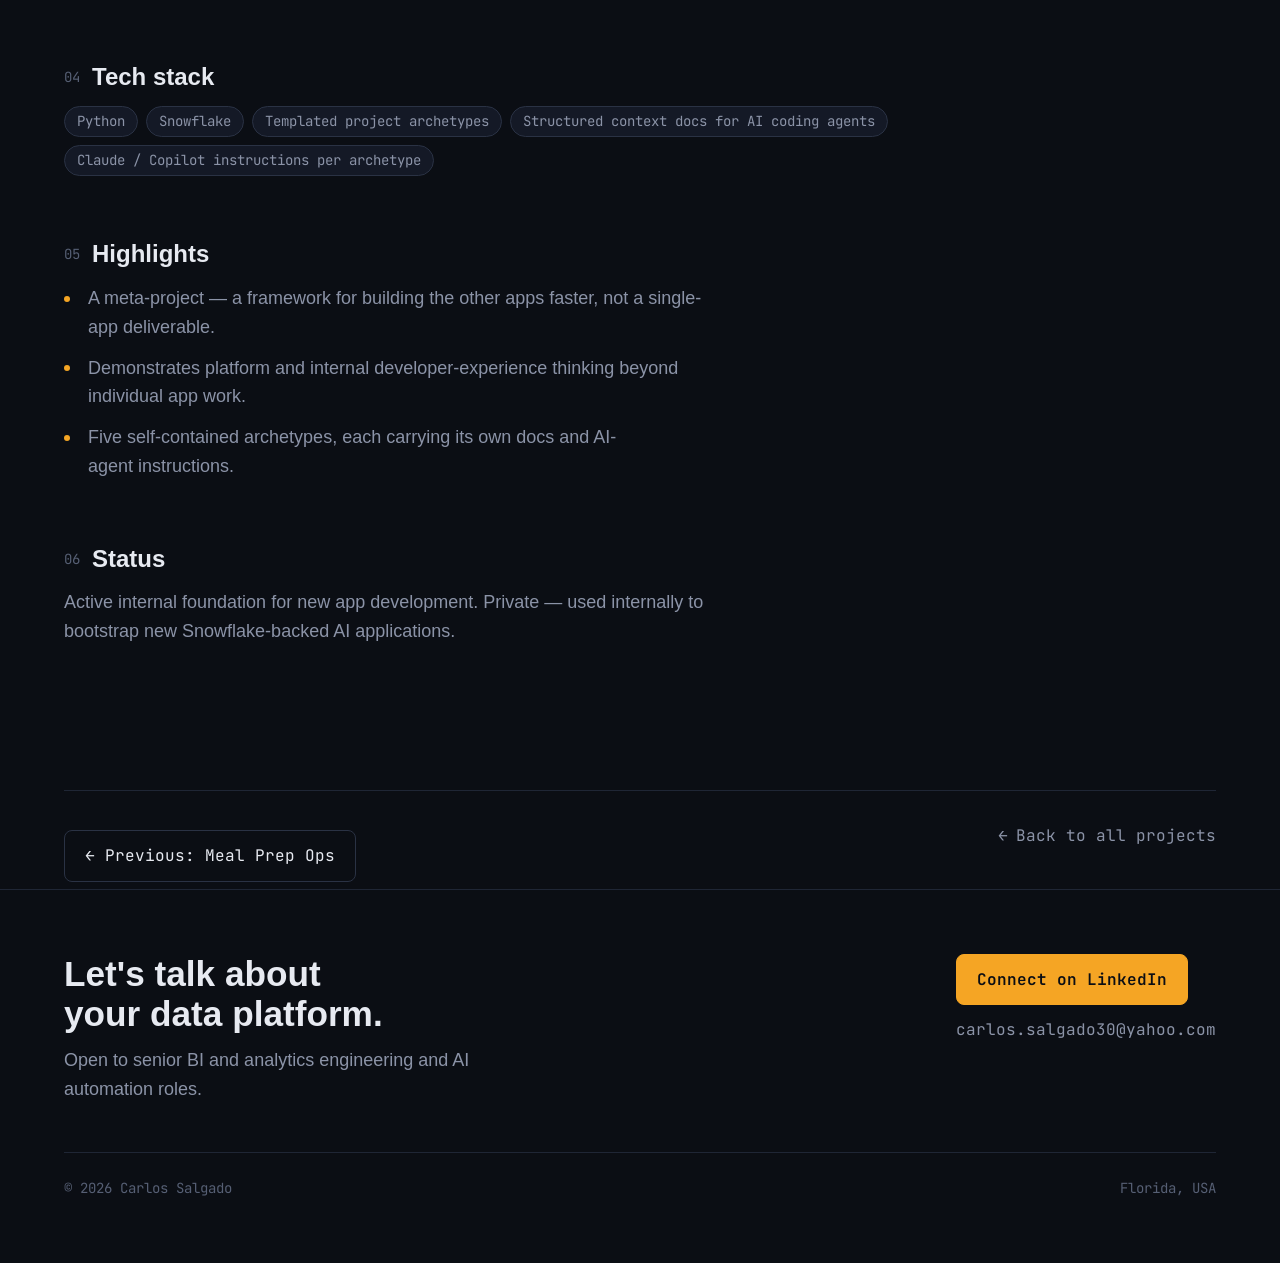
==== commit 9ea3a102: "Add files via upload" ====
--- a/projects/agentic-app-workspace.html
+++ b/projects/agentic-app-workspace.html
@@ -190,7 +190,7 @@
     <div class="footer-grid">
       <div class="footer-lead">
         <h2>Let's talk about your data platform.</h2>
-        <p>Open to senior BI engineering, data engineering, and AI/automation roles.</p>
+        <p>Open to senior BI and analytics engineering and AI automation roles.</p>
       </div>
       <div class="footer-actions">
         <a href="https://www.linkedin.com/in/csalgado30/" class="btn btn-primary" target="_blank" rel="noopener">Connect on LinkedIn</a>
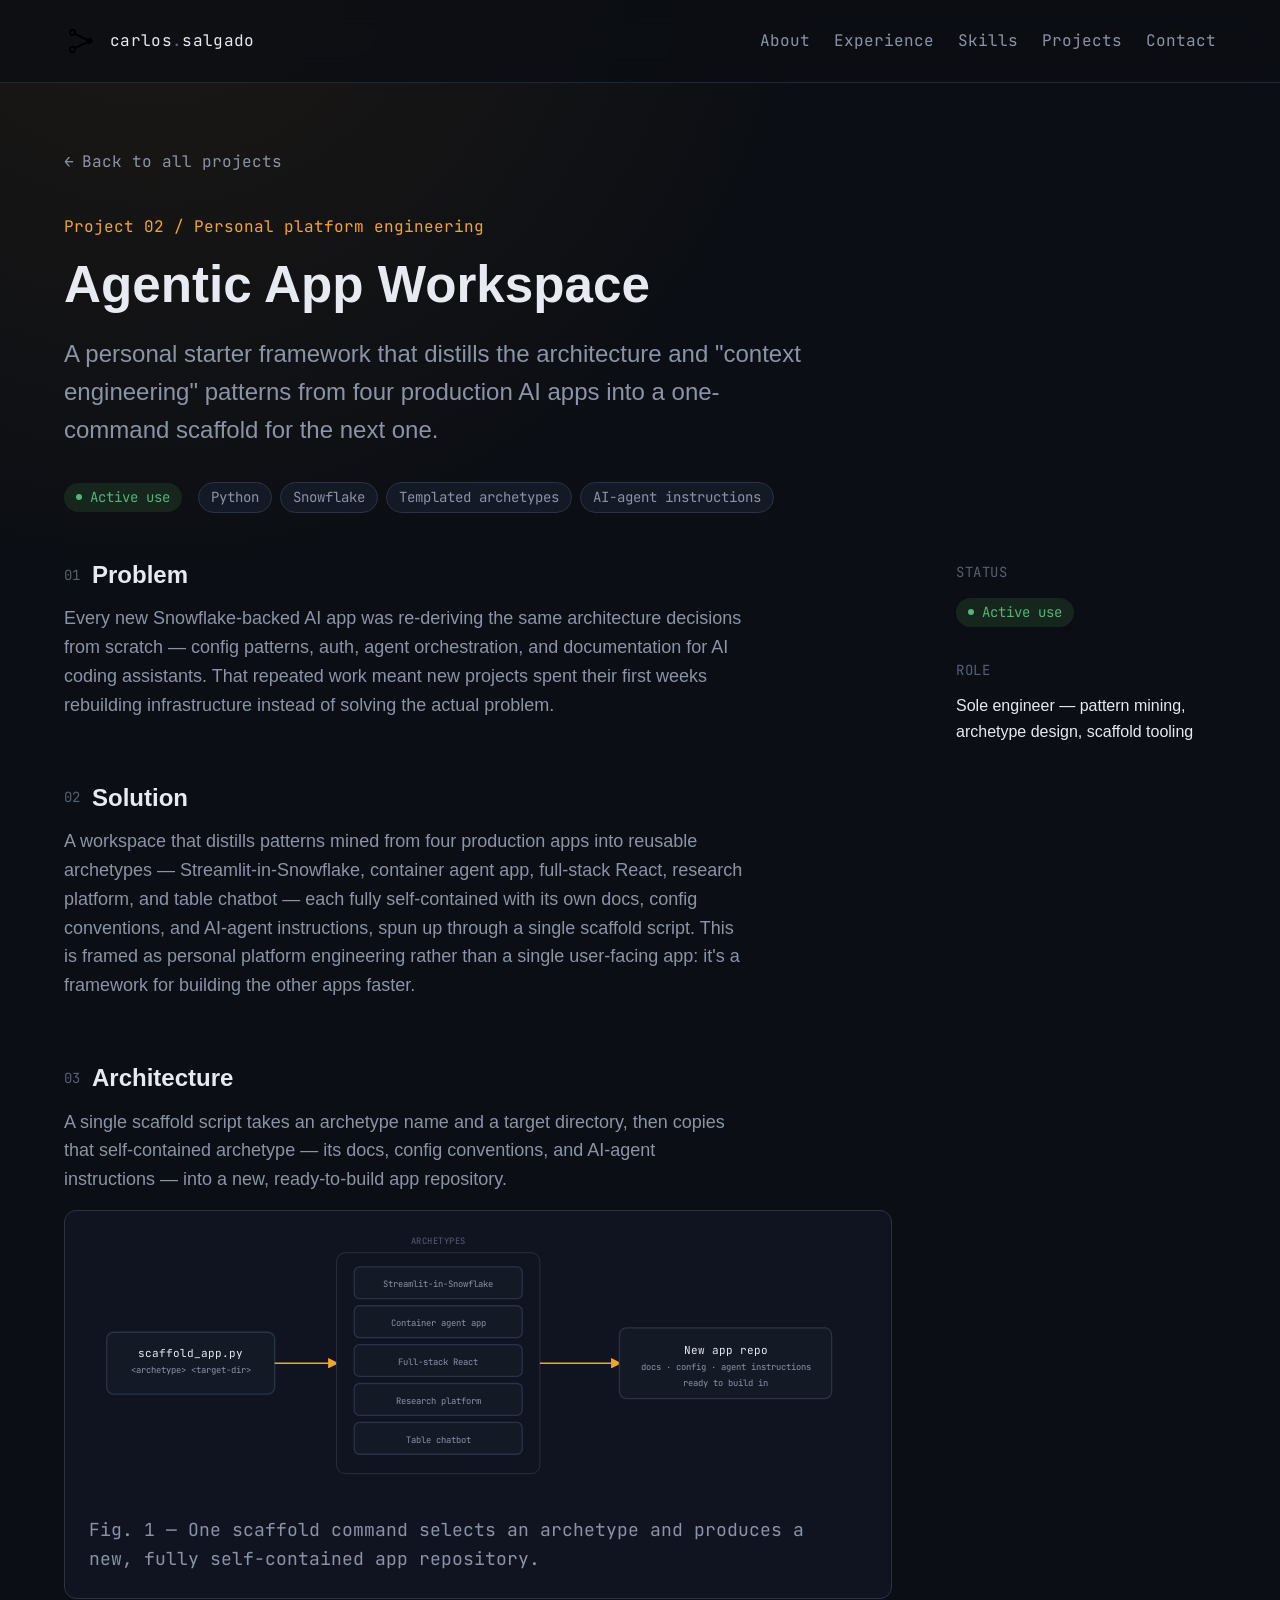
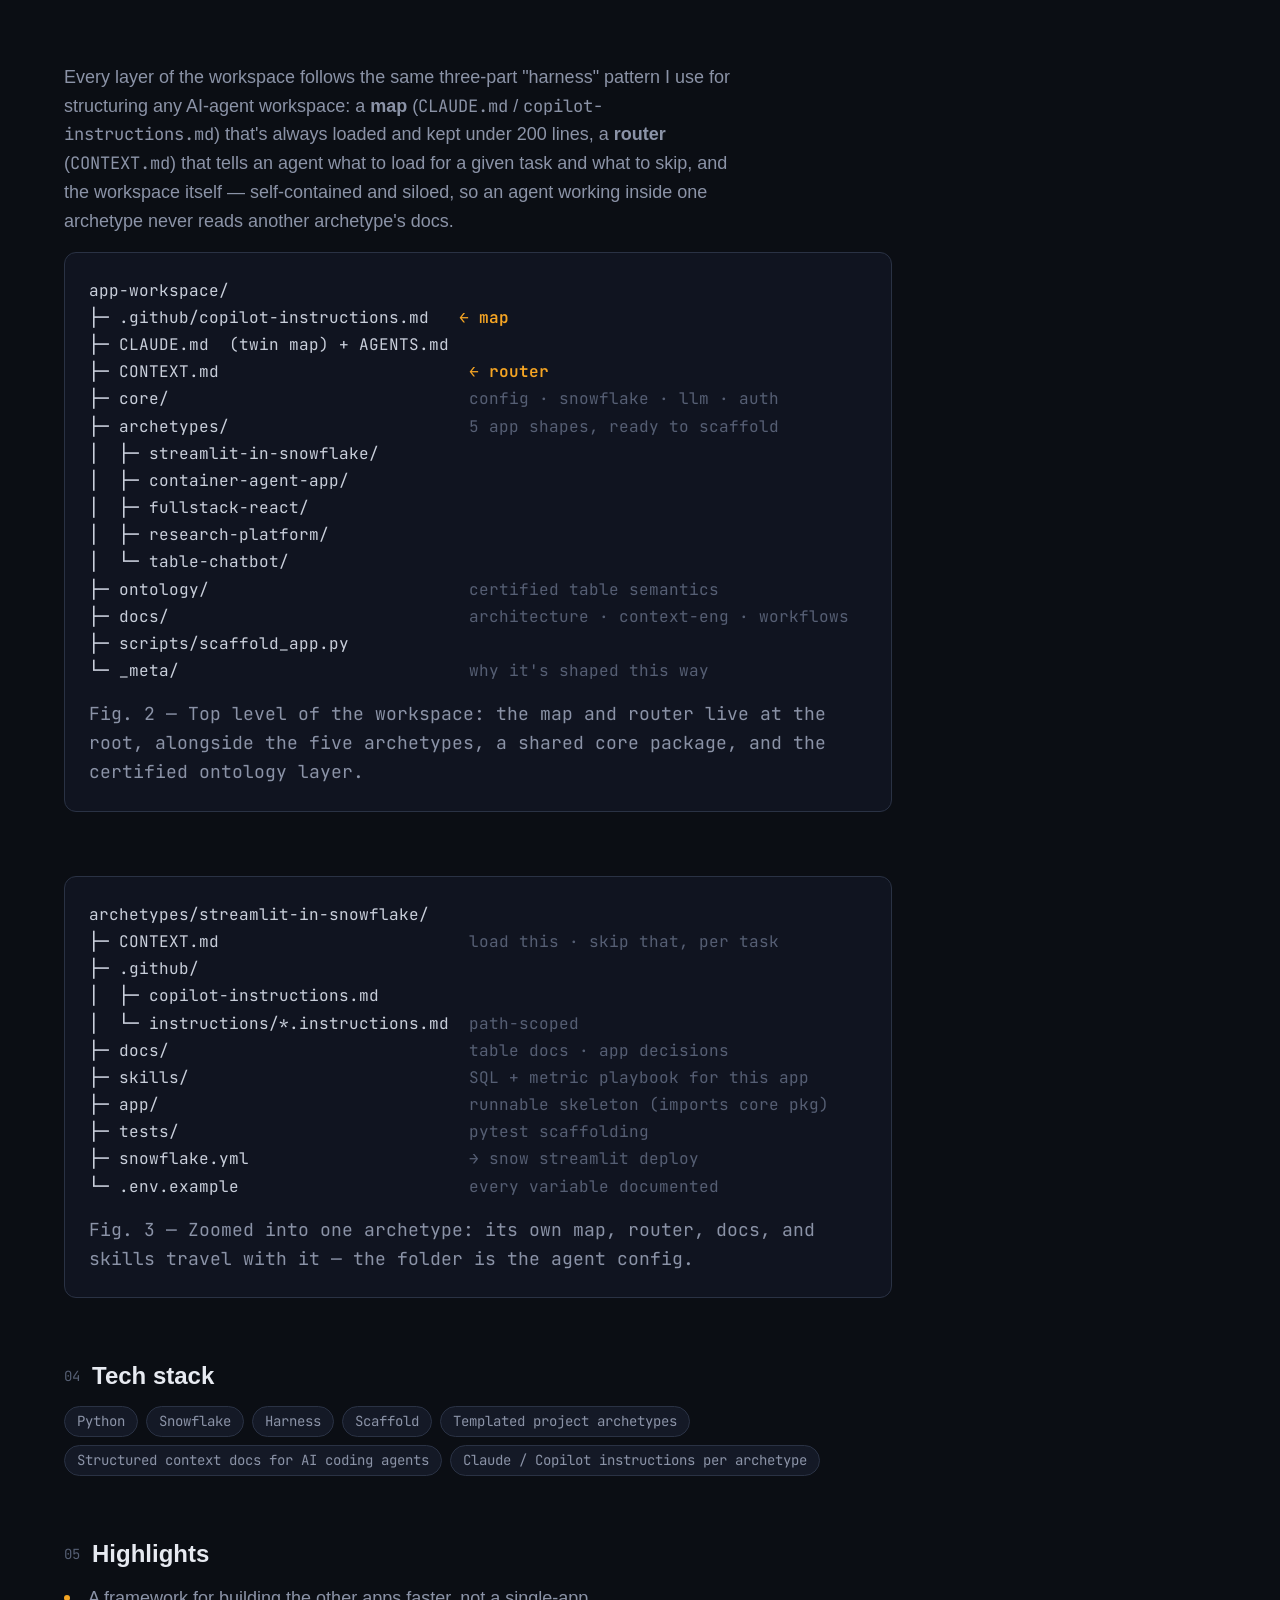
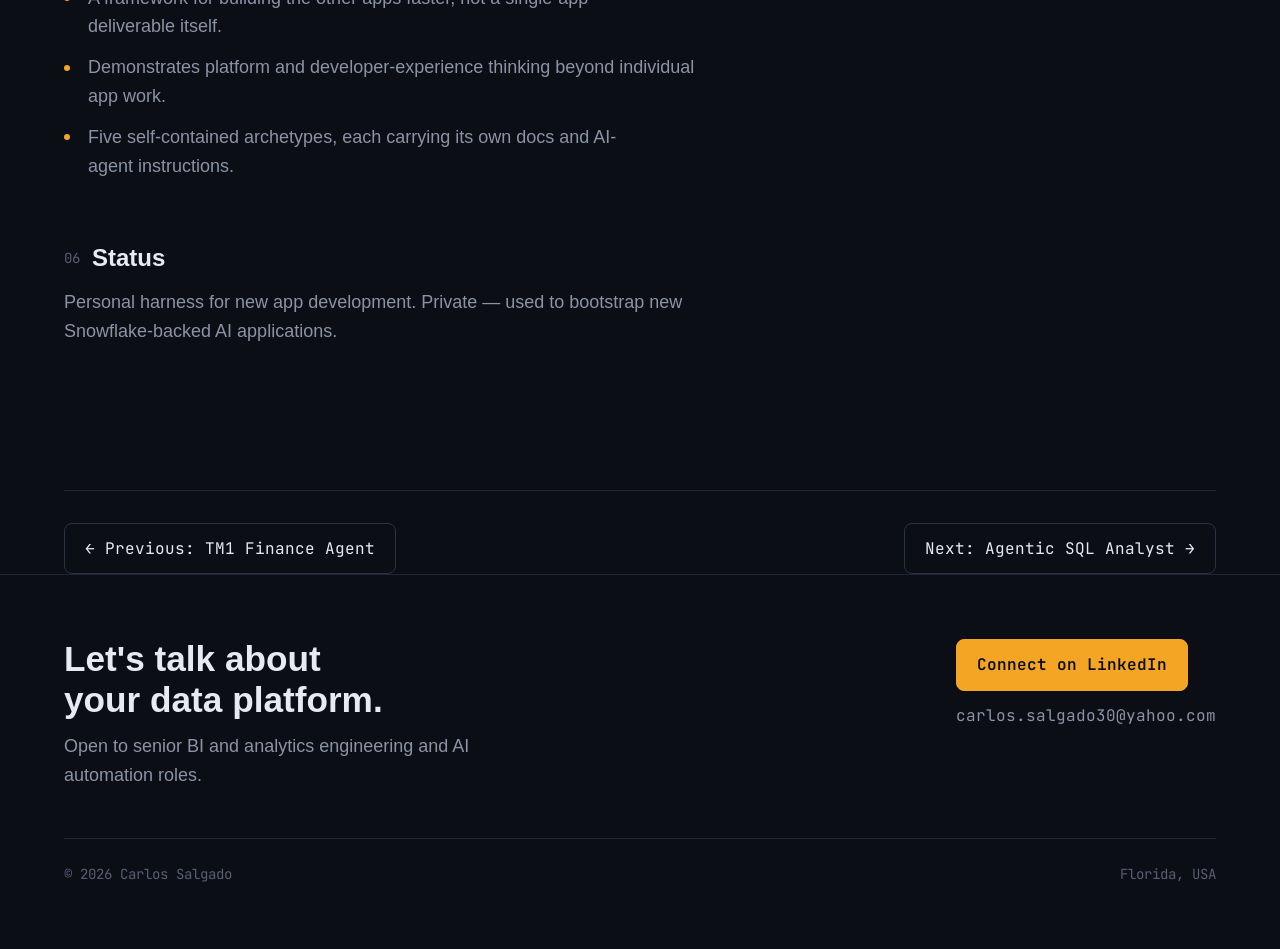
==== commit dbc8d464: "Add live demos, knowledge graph companion, and refresh project/about content - Embed live demos for " ====
--- a/projects/agentic-app-workspace.html
+++ b/projects/agentic-app-workspace.html
@@ -3,8 +3,8 @@
 <head>
 <meta charset="UTF-8">
 <meta name="viewport" content="width=device-width, initial-scale=1.0">
-<title>Agentic App Workspace — Internal Platform Framework | Carlos Salgado</title>
-<meta name="description" content="Case study: an internal starter framework that distills architecture and context-engineering patterns from four production AI apps into a one-command scaffold.">
+<title>Agentic App Workspace — Personal Platform Framework | Carlos Salgado</title>
+<meta name="description" content="Case study: a personal starter framework that distills architecture and context-engineering patterns from four production AI apps into a one-command scaffold.">
 <link rel="icon" type="image/svg+xml" href="../assets/favicon.svg">
 
 <link rel="preconnect" href="https://fonts.googleapis.com">
@@ -40,13 +40,13 @@
 
     <section class="case-hero">
       <a href="../index.html" class="back-link">Back to all projects</a>
-      <p class="case-kicker">Project 06 / Internal platform engineering</p>
+      <p class="case-kicker">Project 02 / Personal platform engineering</p>
       <h1>Agentic App Workspace</h1>
-      <p class="case-oneliner">An internal starter framework that distills the architecture and
+      <p class="case-oneliner">A personal starter framework that distills the architecture and
         "context engineering" patterns from four production AI apps into a one-command scaffold
         for the next one.</p>
       <div class="case-meta-row">
-        <span class="status status-internal">Active internal foundation · private</span>
+        <span class="status status-live">Active use</span>
         <div class="badge-row">
           <span class="tag">Python</span>
           <span class="tag">Snowflake</span>
@@ -74,7 +74,7 @@
               archetypes — Streamlit-in-Snowflake, container agent app, full-stack React, research
               platform, and table chatbot — each fully self-contained with its own docs, config
               conventions, and AI-agent instructions, spun up through a single scaffold script.
-              This is framed as internal platform engineering rather than a single user-facing
+              This is framed as personal platform engineering rather than a single user-facing
               app: it's a framework for building the other apps faster.</p>
           </section>
 
@@ -130,6 +130,45 @@
               </svg></div>
               <p class="diagram-caption">Fig. 1 — One scaffold command selects an archetype and produces a new, fully self-contained app repository.</p>
             </div>
+            <p>Every layer of the workspace follows the same three-part "harness" pattern I use for
+              structuring any AI-agent workspace: a <b>map</b> (<code style="font-family:var(--font-mono);font-size:0.95em;">CLAUDE.md</code> /
+              <code style="font-family:var(--font-mono);font-size:0.95em;">copilot-instructions.md</code>) that's always loaded and kept under
+              200 lines, a <b>router</b> (<code style="font-family:var(--font-mono);font-size:0.95em;">CONTEXT.md</code>) that tells an agent what
+              to load for a given task and what to skip, and the workspace itself — self-contained
+              and siloed, so an agent working inside one archetype never reads another archetype's
+              docs.</p>
+            <div class="diagram-frame">
+              <div class="diagram-scroll"><pre class="tree-block">app-workspace/
+├─ .github/copilot-instructions.md   <span class="hl">← map</span>
+├─ CLAUDE.md  (twin map) + AGENTS.md
+├─ CONTEXT.md                         <span class="hl">← router</span>
+├─ core/                              <span class="dim">config · snowflake · llm · auth</span>
+├─ archetypes/                        <span class="dim">5 app shapes, ready to scaffold</span>
+│  ├─ streamlit-in-snowflake/
+│  ├─ container-agent-app/
+│  ├─ fullstack-react/
+│  ├─ research-platform/
+│  └─ table-chatbot/
+├─ ontology/                          <span class="dim">certified table semantics</span>
+├─ docs/                              <span class="dim">architecture · context-eng · workflows</span>
+├─ scripts/scaffold_app.py
+└─ _meta/                             <span class="dim">why it's shaped this way</span></pre></div>
+              <p class="diagram-caption">Fig. 2 — Top level of the workspace: the map and router live at the root, alongside the five archetypes, a shared core package, and the certified ontology layer.</p>
+            </div>
+            <div class="diagram-frame">
+              <div class="diagram-scroll"><pre class="tree-block">archetypes/streamlit-in-snowflake/
+├─ CONTEXT.md                         <span class="dim">load this · skip that, per task</span>
+├─ .github/
+│  ├─ copilot-instructions.md
+│  └─ instructions/*.instructions.md  <span class="dim">path-scoped</span>
+├─ docs/                              <span class="dim">table docs · app decisions</span>
+├─ skills/                            <span class="dim">SQL + metric playbook for this app</span>
+├─ app/                               <span class="dim">runnable skeleton (imports core pkg)</span>
+├─ tests/                             <span class="dim">pytest scaffolding</span>
+├─ snowflake.yml                      <span class="dim">→ snow streamlit deploy</span>
+└─ .env.example                       <span class="dim">every variable documented</span></pre></div>
+              <p class="diagram-caption">Fig. 3 — Zoomed into one archetype: its own map, router, docs, and skills travel with it — the folder is the agent config.</p>
+            </div>
           </section>
 
           <section>
@@ -137,6 +176,8 @@
             <div class="badge-row">
               <span class="tag">Python</span>
               <span class="tag">Snowflake</span>
+              <span class="tag">Harness</span>
+              <span class="tag">Scaffold</span>
               <span class="tag">Templated project archetypes</span>
               <span class="tag">Structured context docs for AI coding agents</span>
               <span class="tag">Claude / Copilot instructions per archetype</span>
@@ -146,16 +187,16 @@
           <section>
             <h2><span class="num">05</span> Highlights</h2>
             <ul role="list">
-              <li>A meta-project — a framework for building the other apps faster, not a single-app deliverable.</li>
-              <li>Demonstrates platform and internal developer-experience thinking beyond individual app work.</li>
+              <li>A framework for building the other apps faster, not a single-app deliverable itself.</li>
+              <li>Demonstrates platform and developer-experience thinking beyond individual app work.</li>
               <li>Five self-contained archetypes, each carrying its own docs and AI-agent instructions.</li>
             </ul>
           </section>
 
           <section>
             <h2><span class="num">06</span> Status</h2>
-            <p>Active internal foundation for new app development. Private — used internally to
-              bootstrap new Snowflake-backed AI applications.</p>
+            <p>Personal harness for new app development. Private — used to bootstrap new
+              Snowflake-backed AI applications.</p>
           </section>
 
         </article>
@@ -164,22 +205,18 @@
       <aside class="case-sidebar">
         <div class="sidebar-block">
           <p class="sidebar-label">Status</p>
-          <span class="status status-internal">Private / internal foundation</span>
+          <span class="status status-live">Active use</span>
         </div>
         <div class="sidebar-block">
           <p class="sidebar-label">Role</p>
           <p style="color:var(--color-text);font-size:var(--text-sm);">Sole engineer — pattern mining, archetype design, scaffold tooling</p>
         </div>
-        <div class="sidebar-block">
-          <p class="sidebar-label">Demo</p>
-          <p style="color:var(--color-text-muted);font-size:var(--text-sm);">Unavailable — internal developer tooling, not a user-facing app</p>
-        </div>
       </aside>
     </section>
 
     <div class="case-nav-footer">
-      <a href="./meal-prep-ops.html" class="btn btn-ghost">← Previous: Meal Prep Ops</a>
-      <a href="../index.html" class="back-link">Back to all projects</a>
+      <a href="./tm1-finance-agent.html" class="btn btn-ghost">← Previous: TM1 Finance Agent</a>
+      <a href="./agentic-sql-analyst.html" class="btn btn-ghost">Next: Agentic SQL Analyst →</a>
     </div>
 
   </div>
--- a/css/style.css
+++ b/css/style.css
@@ -463,17 +463,17 @@
 }
 .edu-list {
   display: grid;
-  gap: var(--space-3);
+  gap: var(--space-6);
   list-style: none;
 }
-.edu-list li {
+.edu-list > li {
   font-size: var(--text-sm);
   color: var(--color-text-muted);
   padding-left: var(--space-5);
   position: relative;
   max-width: 60ch;
 }
-.edu-list li::before {
+.edu-list > li::before {
   content: '';
   position: absolute;
   left: 0;
@@ -486,6 +486,37 @@
 .edu-list li strong {
   color: var(--color-text);
   font-weight: 600;
+}
+.edu-degree {
+  margin: 0;
+}
+.edu-school {
+  margin: var(--space-1) 0 0;
+}
+.edu-school em {
+  font-style: italic;
+}
+.edu-notes {
+  list-style: none;
+  margin: var(--space-2) 0 0;
+  padding: 0;
+  display: grid;
+  gap: var(--space-1);
+}
+.edu-notes li {
+  position: relative;
+  padding-left: var(--space-4);
+  color: var(--color-text-faint);
+}
+.edu-notes li::before {
+  content: '';
+  position: absolute;
+  left: 0;
+  top: 0.6em;
+  width: 4px;
+  height: 4px;
+  border-radius: 50%;
+  background: var(--color-text-faint);
 }
 
 /* ---------- Skills ---------- */
@@ -714,6 +745,68 @@
   flex-wrap: wrap;
 }
 
+.demo-embed {
+  background: var(--color-surface);
+  border: 1px solid var(--color-border);
+  border-radius: var(--radius-lg);
+  overflow: hidden;
+  margin-top: var(--space-8);
+}
+.demo-embed-bar {
+  display: flex;
+  align-items: center;
+  justify-content: space-between;
+  gap: var(--space-4);
+  padding: var(--space-3) var(--space-5);
+  border-bottom: 1px solid var(--color-border);
+  background: var(--color-surface-2);
+}
+.demo-embed-url {
+  font-family: var(--font-mono);
+  font-size: var(--text-xs);
+  color: var(--color-text-faint);
+}
+.demo-embed-bar a {
+  font-family: var(--font-mono);
+  font-size: var(--text-xs);
+  color: var(--color-primary);
+  white-space: nowrap;
+}
+.demo-embed iframe {
+  display: block;
+  width: 100%;
+  height: clamp(420px, 70vh, 720px);
+  border: 0;
+}
+
+.demo-embed-fit {
+  position: relative;
+  width: 100%;
+  overflow: hidden;
+}
+.demo-embed-fit iframe {
+  display: block;
+  border: 0;
+  transform-origin: top left;
+}
+
+.prompt-pills {
+  display: flex;
+  flex-wrap: wrap;
+  gap: var(--space-3);
+  margin-bottom: var(--space-6);
+}
+.prompt-pill {
+  font-family: var(--font-mono);
+  font-size: var(--text-xs);
+  color: var(--color-text-muted);
+  background: var(--color-surface-2);
+  border: 1px solid var(--color-border);
+  border-radius: var(--radius-full);
+  padding: var(--space-2) var(--space-4);
+  line-height: 1.5;
+}
+
 .case-body {
   display: grid;
   grid-template-columns: 1fr 260px;
@@ -822,6 +915,19 @@
   color: var(--color-text-faint);
   margin-top: var(--space-4);
 }
+.tree-block {
+  margin: 0;
+  font-family: var(--font-mono);
+  font-size: var(--text-sm);
+  line-height: 1.7;
+  color: #C9CFDB;
+  white-space: pre;
+  overflow-x: auto;
+}
+.tree-block .hl {
+  color: var(--color-primary);
+  font-weight: 600;
+}
 
 .case-nav-footer {
   display: flex;
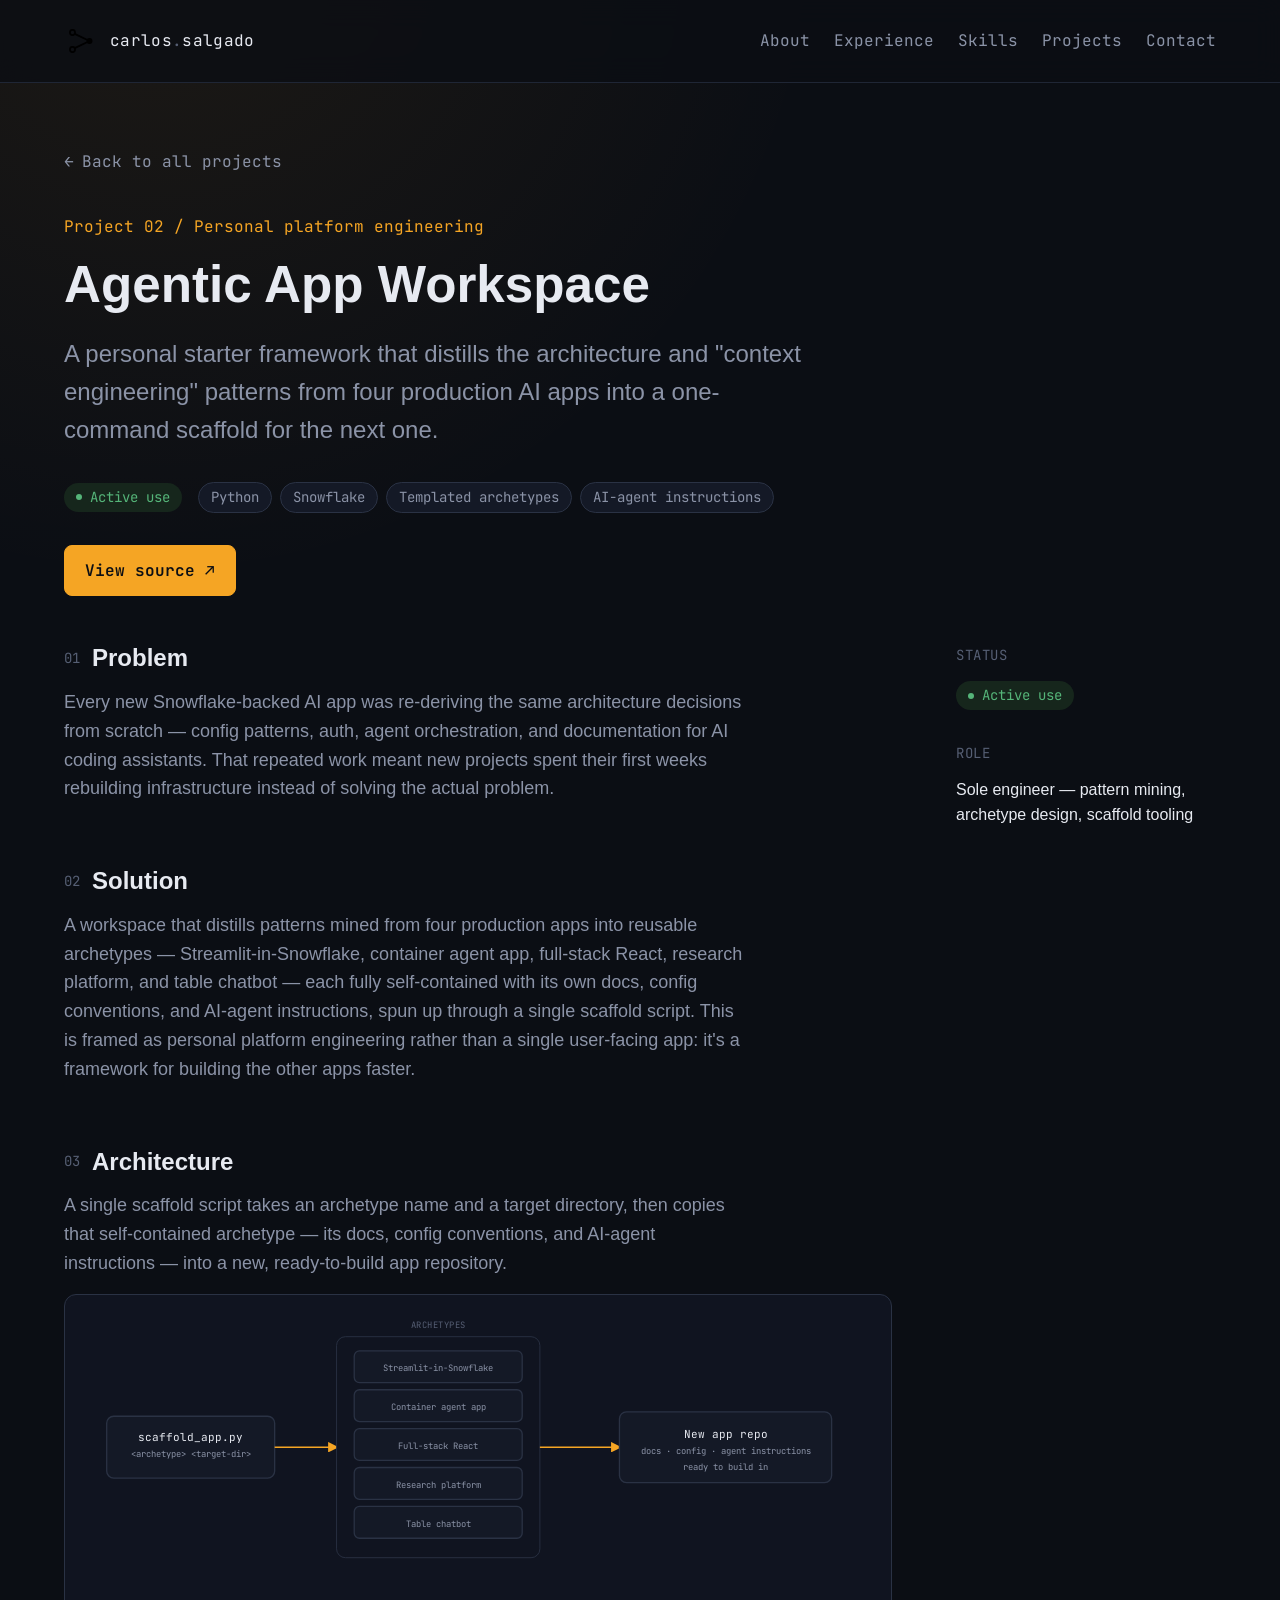
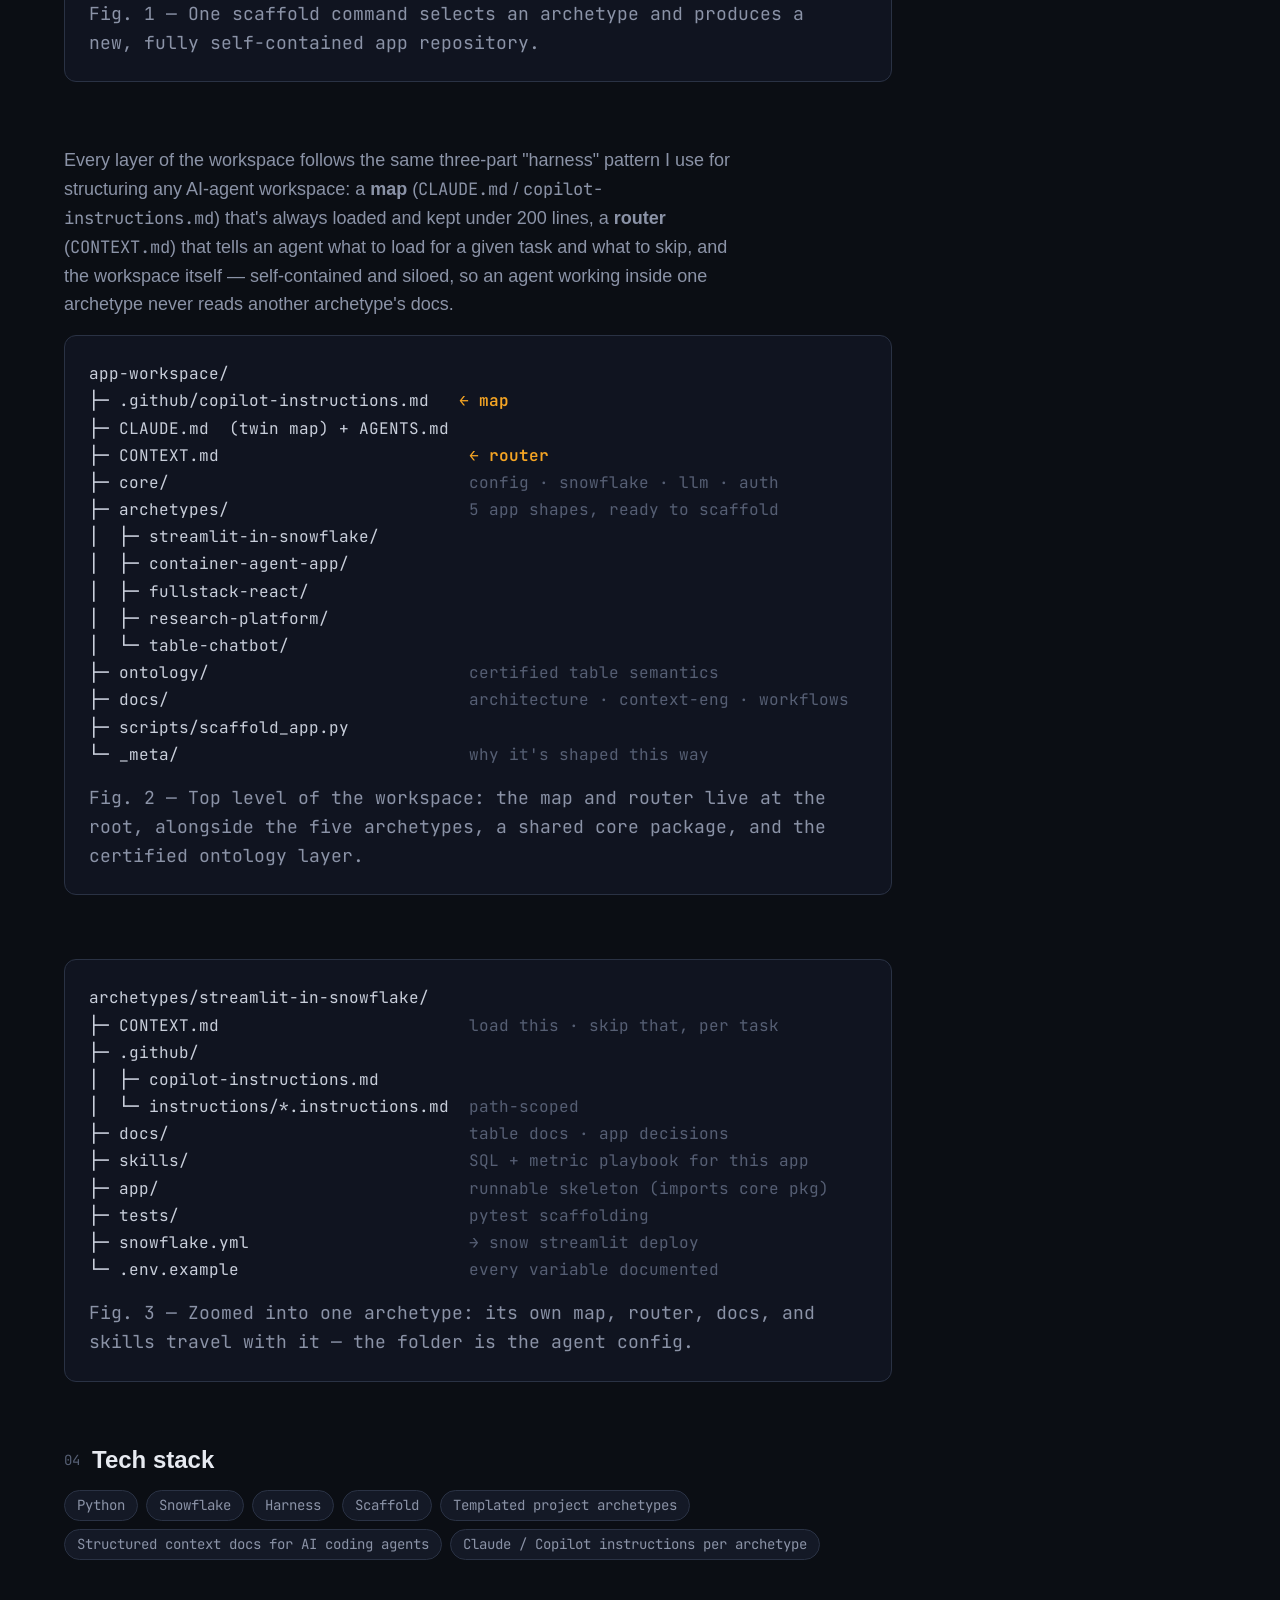
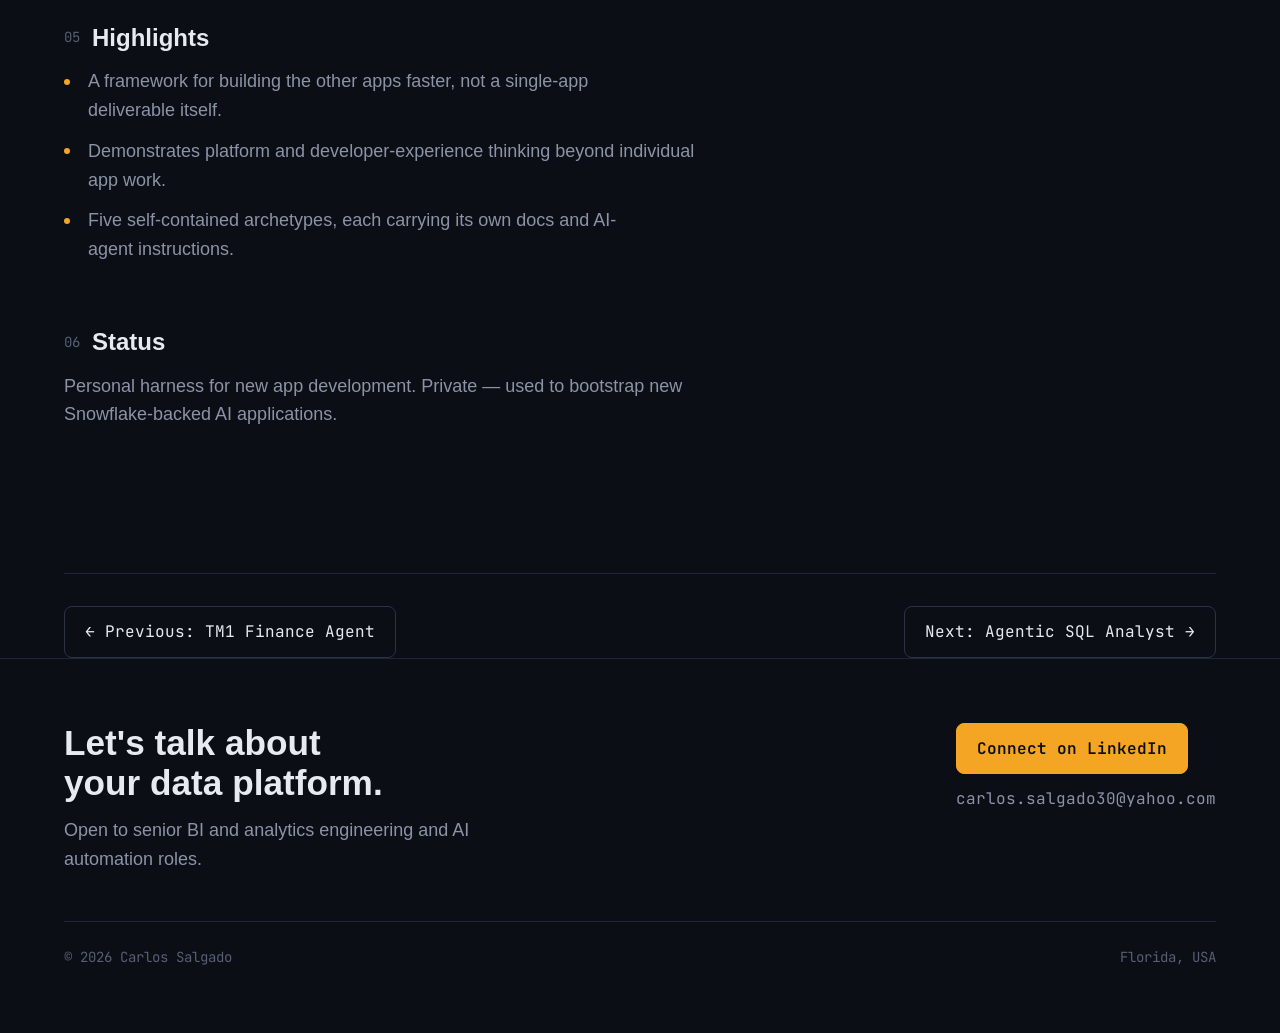
==== commit d9492fbe: "Add portfolio source links and documentation" ====
--- a/projects/agentic-app-workspace.html
+++ b/projects/agentic-app-workspace.html
@@ -53,6 +53,9 @@
           <span class="tag">Templated archetypes</span>
           <span class="tag">AI-agent instructions</span>
         </div>
+      </div>
+      <div class="case-meta-row">
+        <a href="https://github.com/sal1391/ai-app-workspace" class="btn btn-primary" target="_blank" rel="noopener">View source ↗</a>
       </div>
     </section>
 
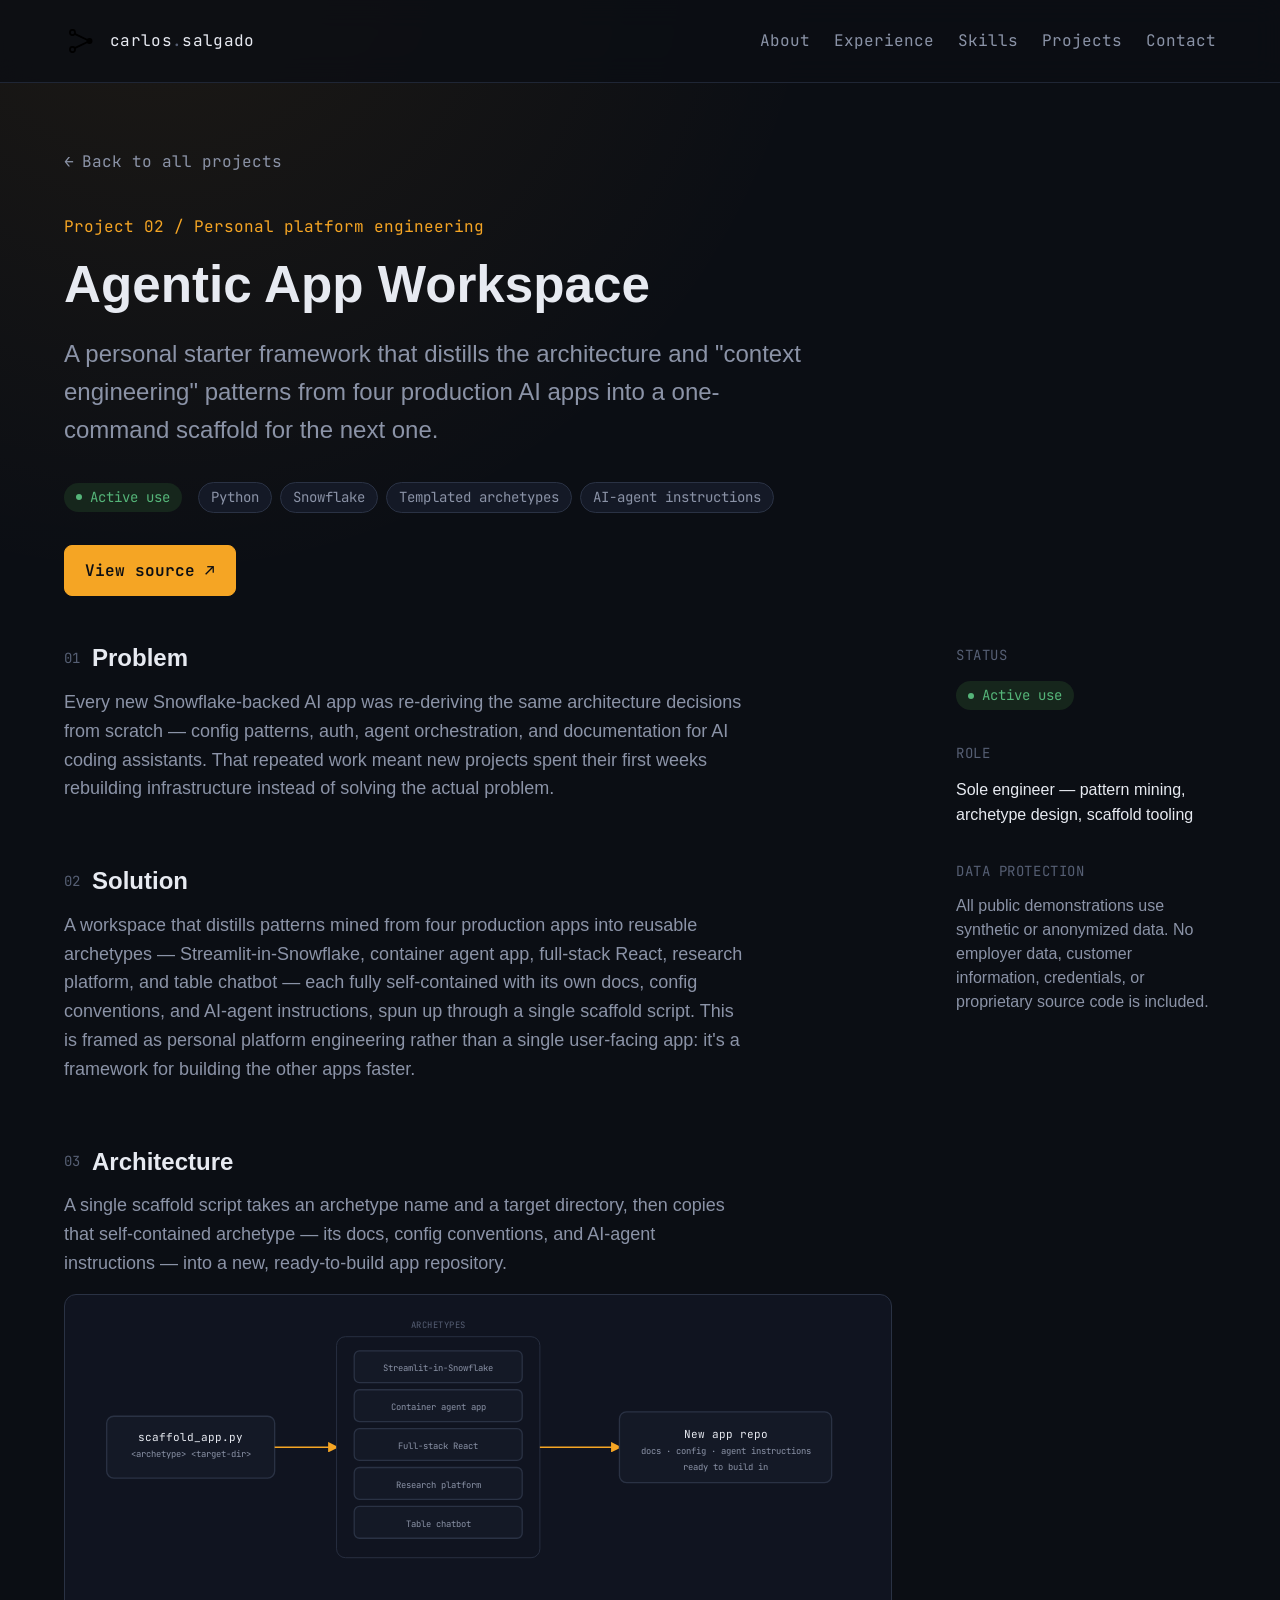
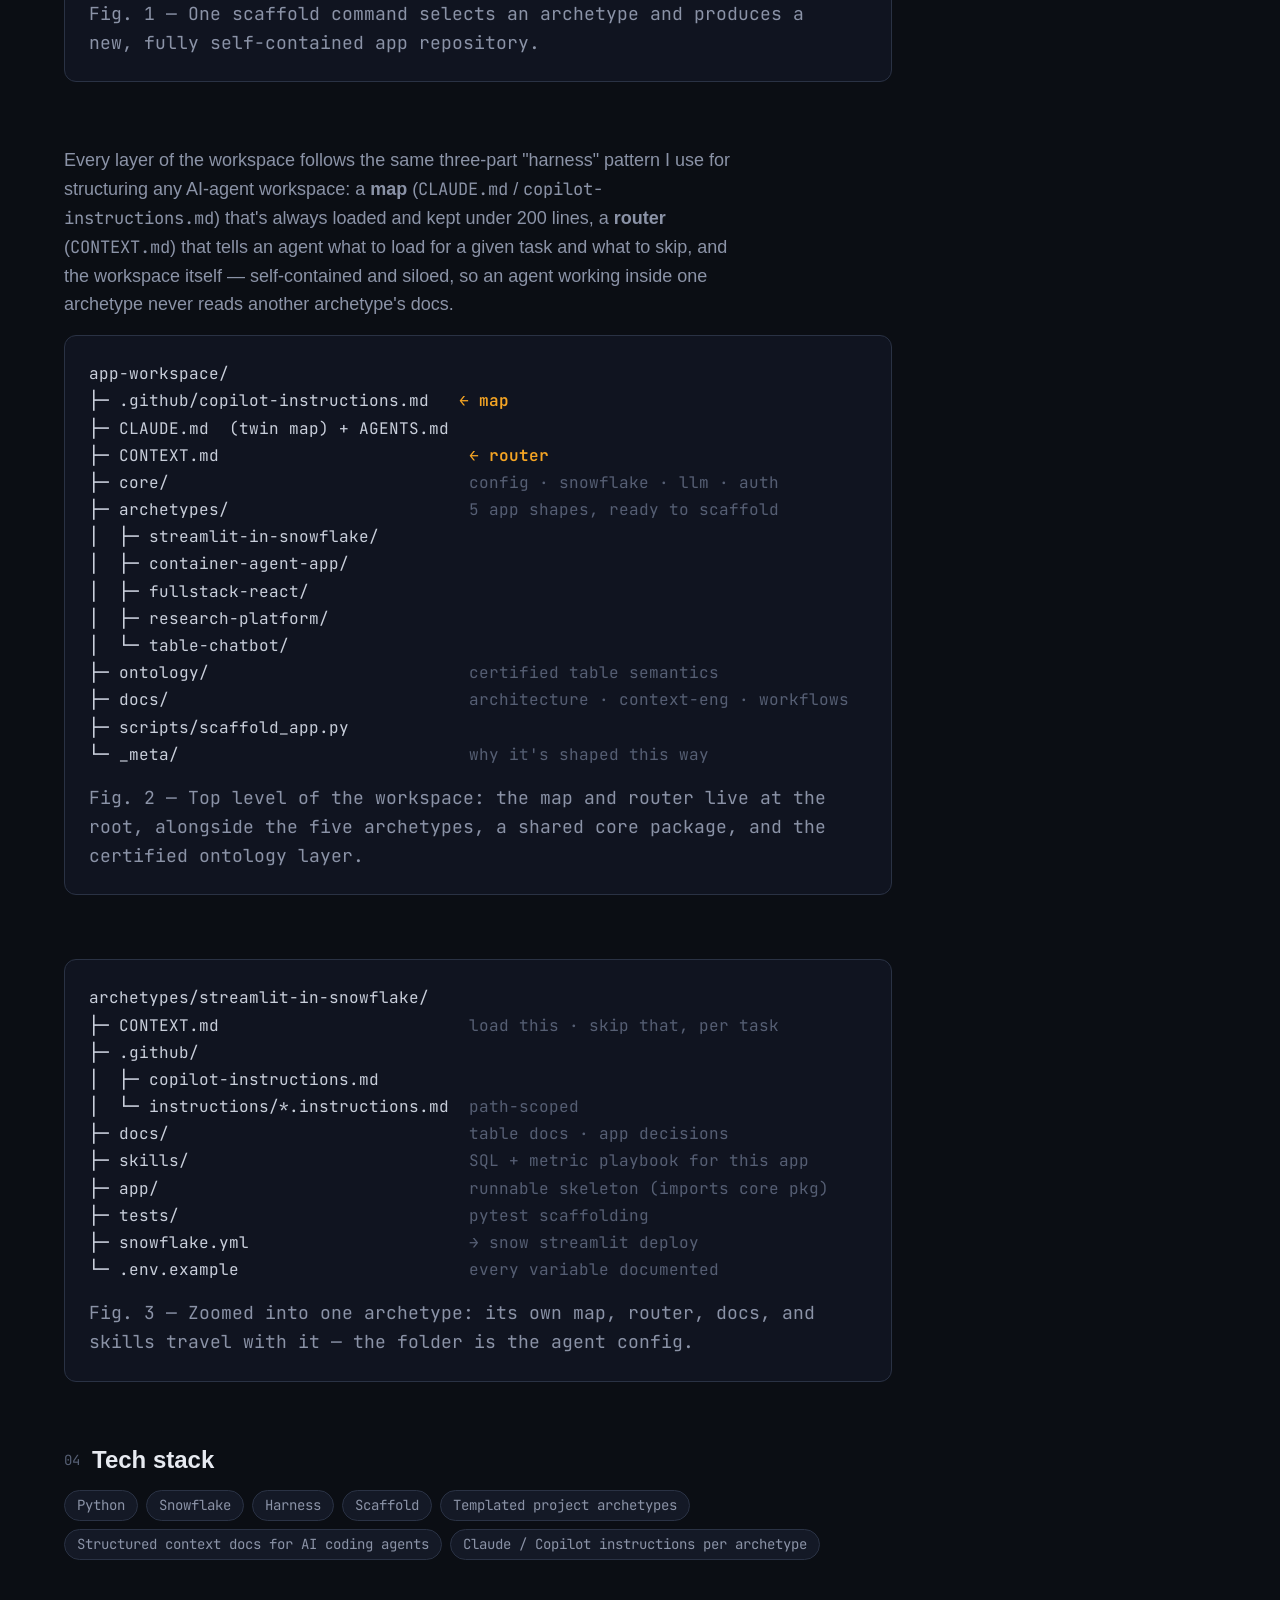
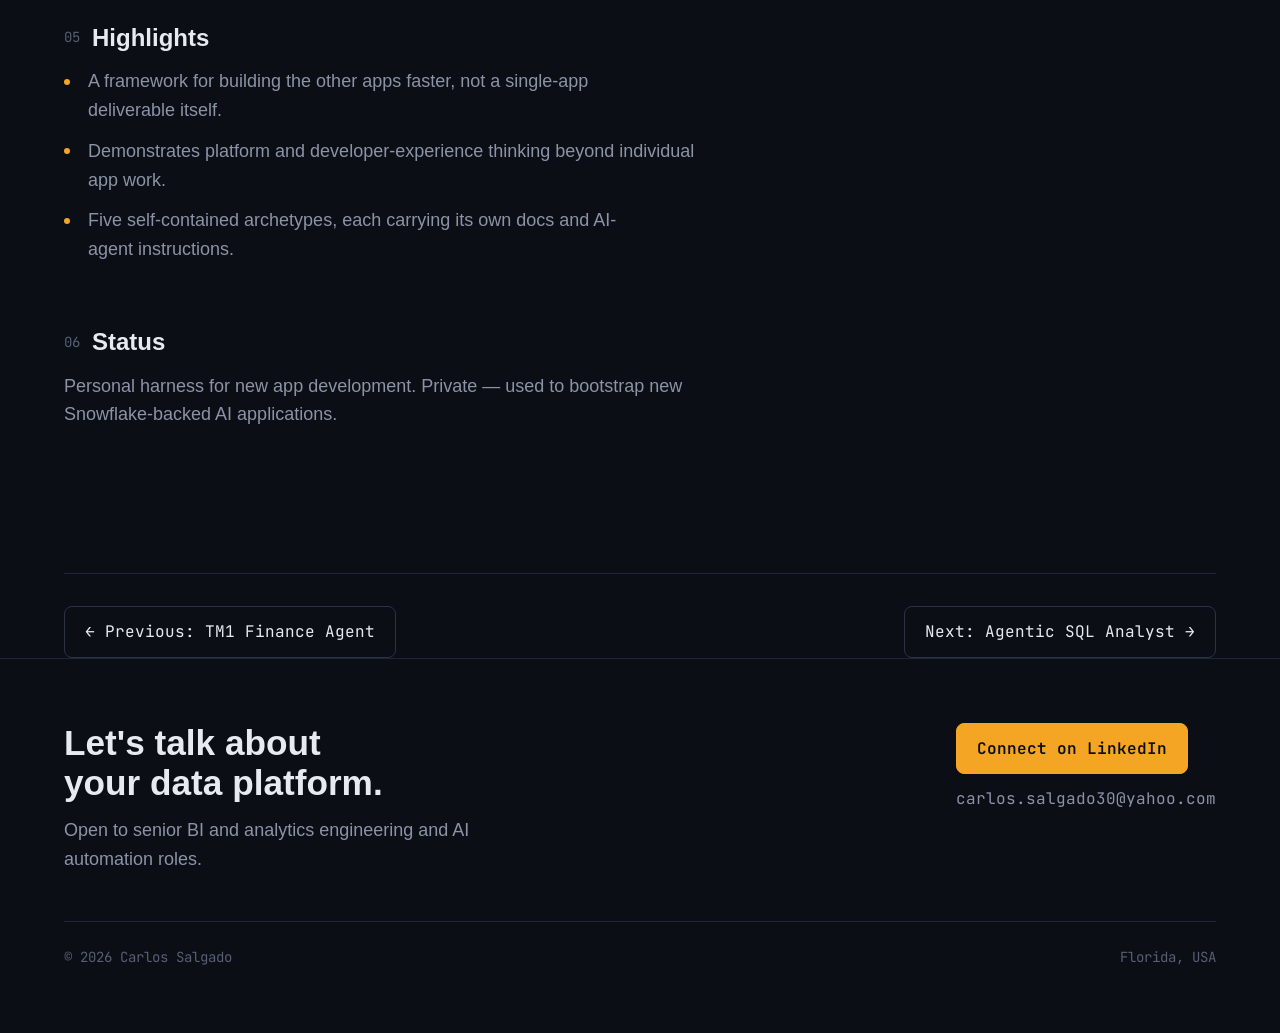
==== commit 2704ae9c: "Refine positioning: agentic ownership, education, tiered skills, data-protection notes - Reframe the" ====
--- a/projects/agentic-app-workspace.html
+++ b/projects/agentic-app-workspace.html
@@ -5,6 +5,15 @@
 <meta name="viewport" content="width=device-width, initial-scale=1.0">
 <title>Agentic App Workspace — Personal Platform Framework | Carlos Salgado</title>
 <meta name="description" content="Case study: a personal starter framework that distills architecture and context-engineering patterns from four production AI apps into a one-command scaffold.">
+<meta property="og:type" content="article">
+<meta property="og:title" content="Agentic App Workspace — Personal Platform Framework">
+<meta property="og:description" content="A personal starter framework that distills architecture and context-engineering patterns from four production AI apps into a one-command scaffold.">
+<meta property="og:url" content="https://sal1391.github.io/projects/agentic-app-workspace.html">
+<meta property="og:image" content="https://sal1391.github.io/assets/og/agentic-app-workspace.png">
+<meta property="og:image:width" content="1200">
+<meta property="og:image:height" content="630">
+<meta name="twitter:card" content="summary_large_image">
+<meta name="twitter:image" content="https://sal1391.github.io/assets/og/agentic-app-workspace.png">
 <link rel="icon" type="image/svg+xml" href="../assets/favicon.svg">
 
 <link rel="preconnect" href="https://fonts.googleapis.com">
@@ -214,6 +223,10 @@
           <p class="sidebar-label">Role</p>
           <p style="color:var(--color-text);font-size:var(--text-sm);">Sole engineer — pattern mining, archetype design, scaffold tooling</p>
         </div>
+        <div class="sidebar-block">
+          <p class="sidebar-label">Data protection</p>
+          <p class="sidebar-note">All public demonstrations use synthetic or anonymized data. No employer data, customer information, credentials, or proprietary source code is included.</p>
+        </div>
       </aside>
     </section>
 
--- a/css/style.css
+++ b/css/style.css
@@ -271,6 +271,14 @@
   margin-top: var(--space-5);
   max-width: 60ch;
 }
+.hero-aside {
+  font-size: var(--text-sm);
+  color: var(--color-text-muted);
+  margin-top: var(--space-4);
+  max-width: 58ch;
+  padding-left: var(--space-4);
+  border-left: 2px solid var(--color-primary);
+}
 .hero-actions {
   display: flex;
   gap: var(--space-4);
@@ -520,20 +528,23 @@
 }
 
 /* ---------- Skills ---------- */
-.skills-grid {
-  display: grid;
-  grid-template-columns: repeat(4, 1fr);
+.skills-groups {
+  display: grid;
+  gap: var(--space-7);
+}
+.skill-group-label {
+  display: block;
+  font-family: var(--font-mono);
+  font-size: var(--text-xs);
+  text-transform: uppercase;
+  letter-spacing: 0.08em;
+  color: var(--color-primary);
+  margin-bottom: var(--space-4);
+}
+.skill-chips {
+  display: flex;
+  flex-wrap: wrap;
   gap: var(--space-3);
-}
-@media (max-width: 860px) {
-  .skills-grid {
-    grid-template-columns: repeat(2, 1fr);
-  }
-}
-@media (max-width: 480px) {
-  .skills-grid {
-    grid-template-columns: 1fr;
-  }
 }
 .skill-chip {
   display: flex;
@@ -745,12 +756,21 @@
   flex-wrap: wrap;
 }
 
+.demo-note {
+  display: flex;
+  align-items: center;
+  gap: var(--space-2);
+  margin-top: var(--space-6);
+  font-family: var(--font-mono);
+  font-size: var(--text-xs);
+  color: var(--color-text-faint);
+}
 .demo-embed {
   background: var(--color-surface);
   border: 1px solid var(--color-border);
   border-radius: var(--radius-lg);
   overflow: hidden;
-  margin-top: var(--space-8);
+  margin-top: var(--space-4);
 }
 .demo-embed-bar {
   display: flex;
@@ -886,6 +906,11 @@
   letter-spacing: 0.04em;
   margin-bottom: var(--space-3);
 }
+.sidebar-note {
+  font-size: var(--text-sm);
+  line-height: 1.5;
+  color: var(--color-text-muted);
+}
 @media (max-width: 900px) {
   .case-sidebar {
     position: static;
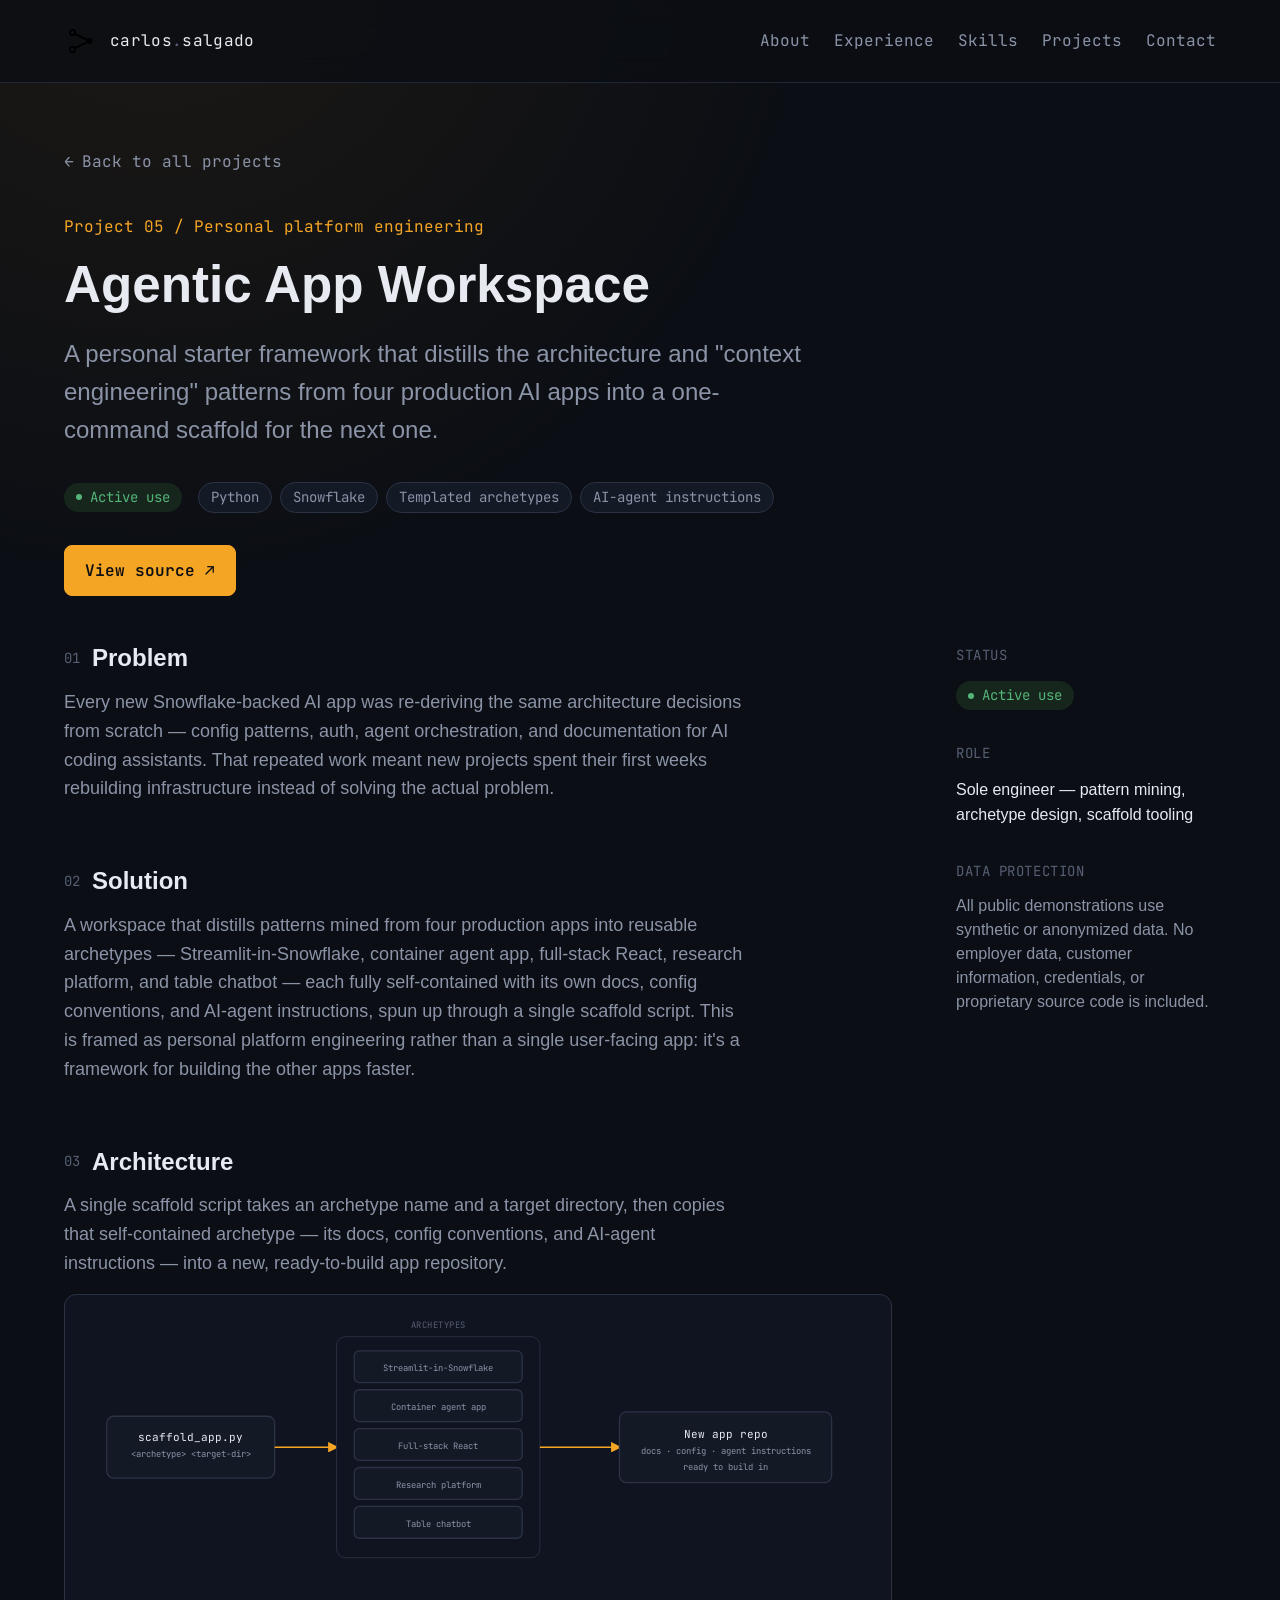
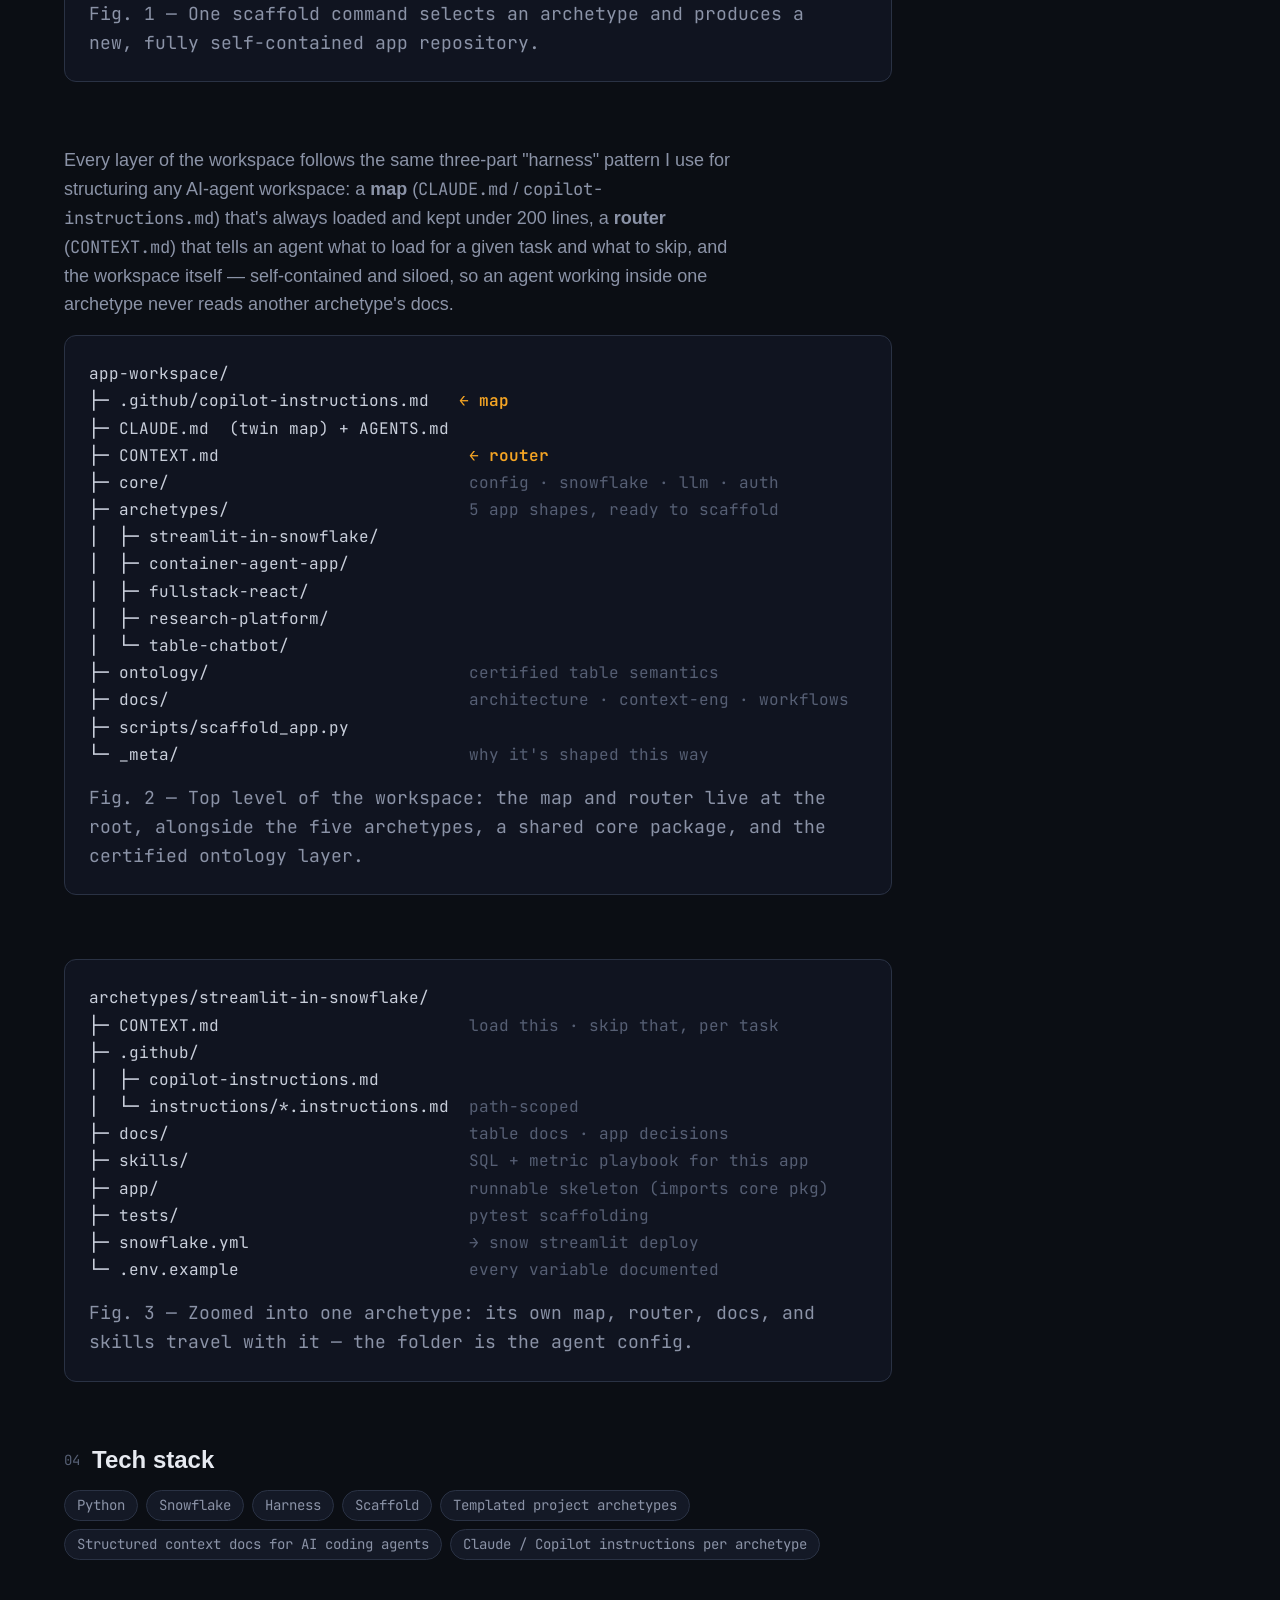
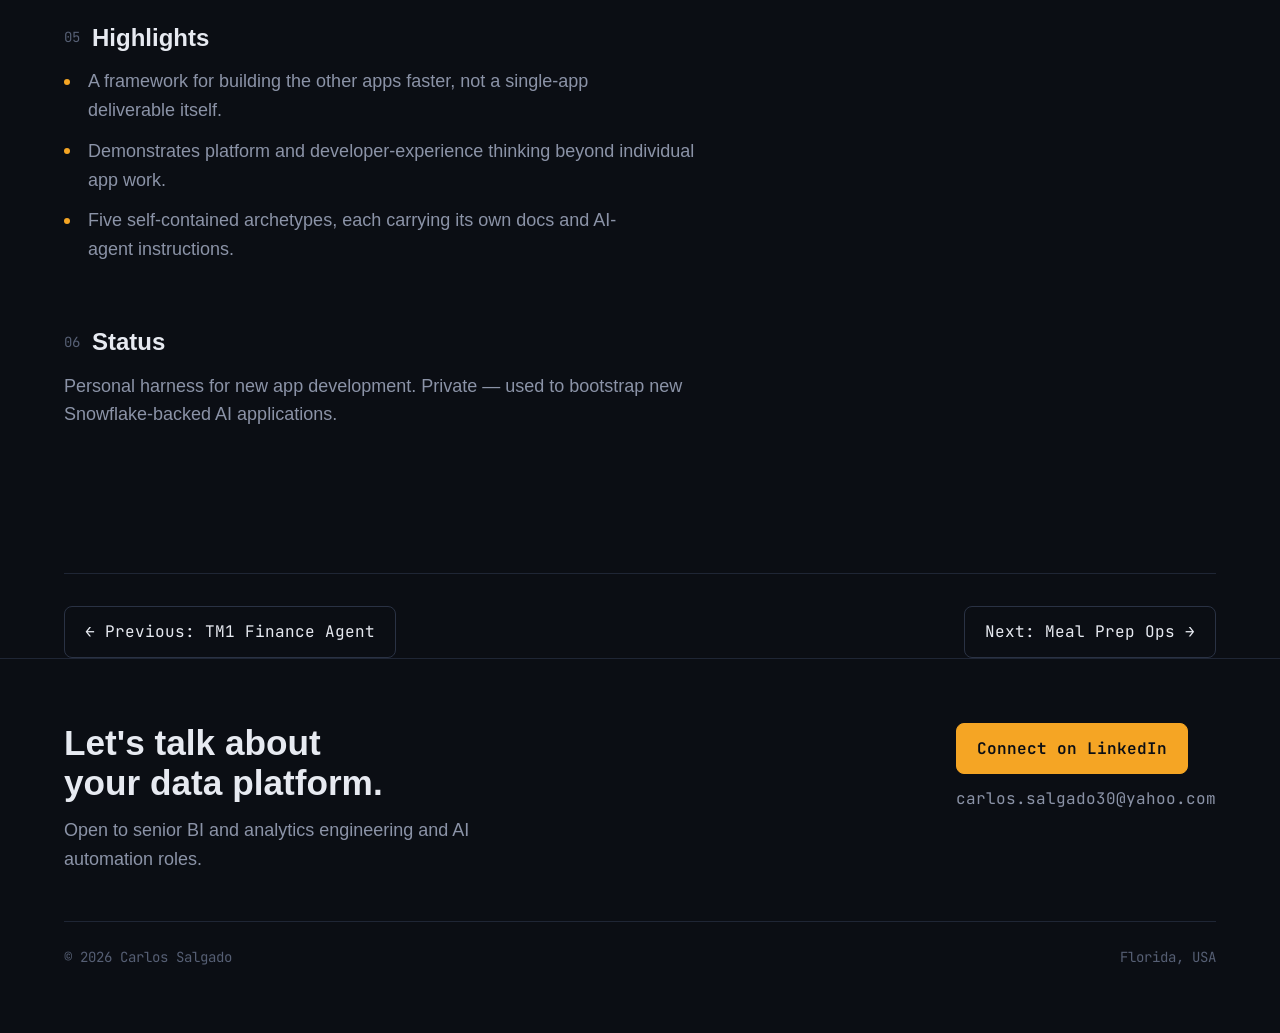
==== commit 6ab871e2: "Reorder projects, trim repeated metrics, and remove em dashes - Reorder homepage projects (Agentic S" ====
--- a/projects/agentic-app-workspace.html
+++ b/projects/agentic-app-workspace.html
@@ -49,7 +49,7 @@
 
     <section class="case-hero">
       <a href="../index.html" class="back-link">Back to all projects</a>
-      <p class="case-kicker">Project 02 / Personal platform engineering</p>
+      <p class="case-kicker">Project 05 / Personal platform engineering</p>
       <h1>Agentic App Workspace</h1>
       <p class="case-oneliner">A personal starter framework that distills the architecture and
         "context engineering" patterns from four production AI apps into a one-command scaffold
@@ -232,7 +232,7 @@
 
     <div class="case-nav-footer">
       <a href="./tm1-finance-agent.html" class="btn btn-ghost">← Previous: TM1 Finance Agent</a>
-      <a href="./agentic-sql-analyst.html" class="btn btn-ghost">Next: Agentic SQL Analyst →</a>
+      <a href="./meal-prep-ops.html" class="btn btn-ghost">Next: Meal Prep Ops →</a>
     </div>
 
   </div>
